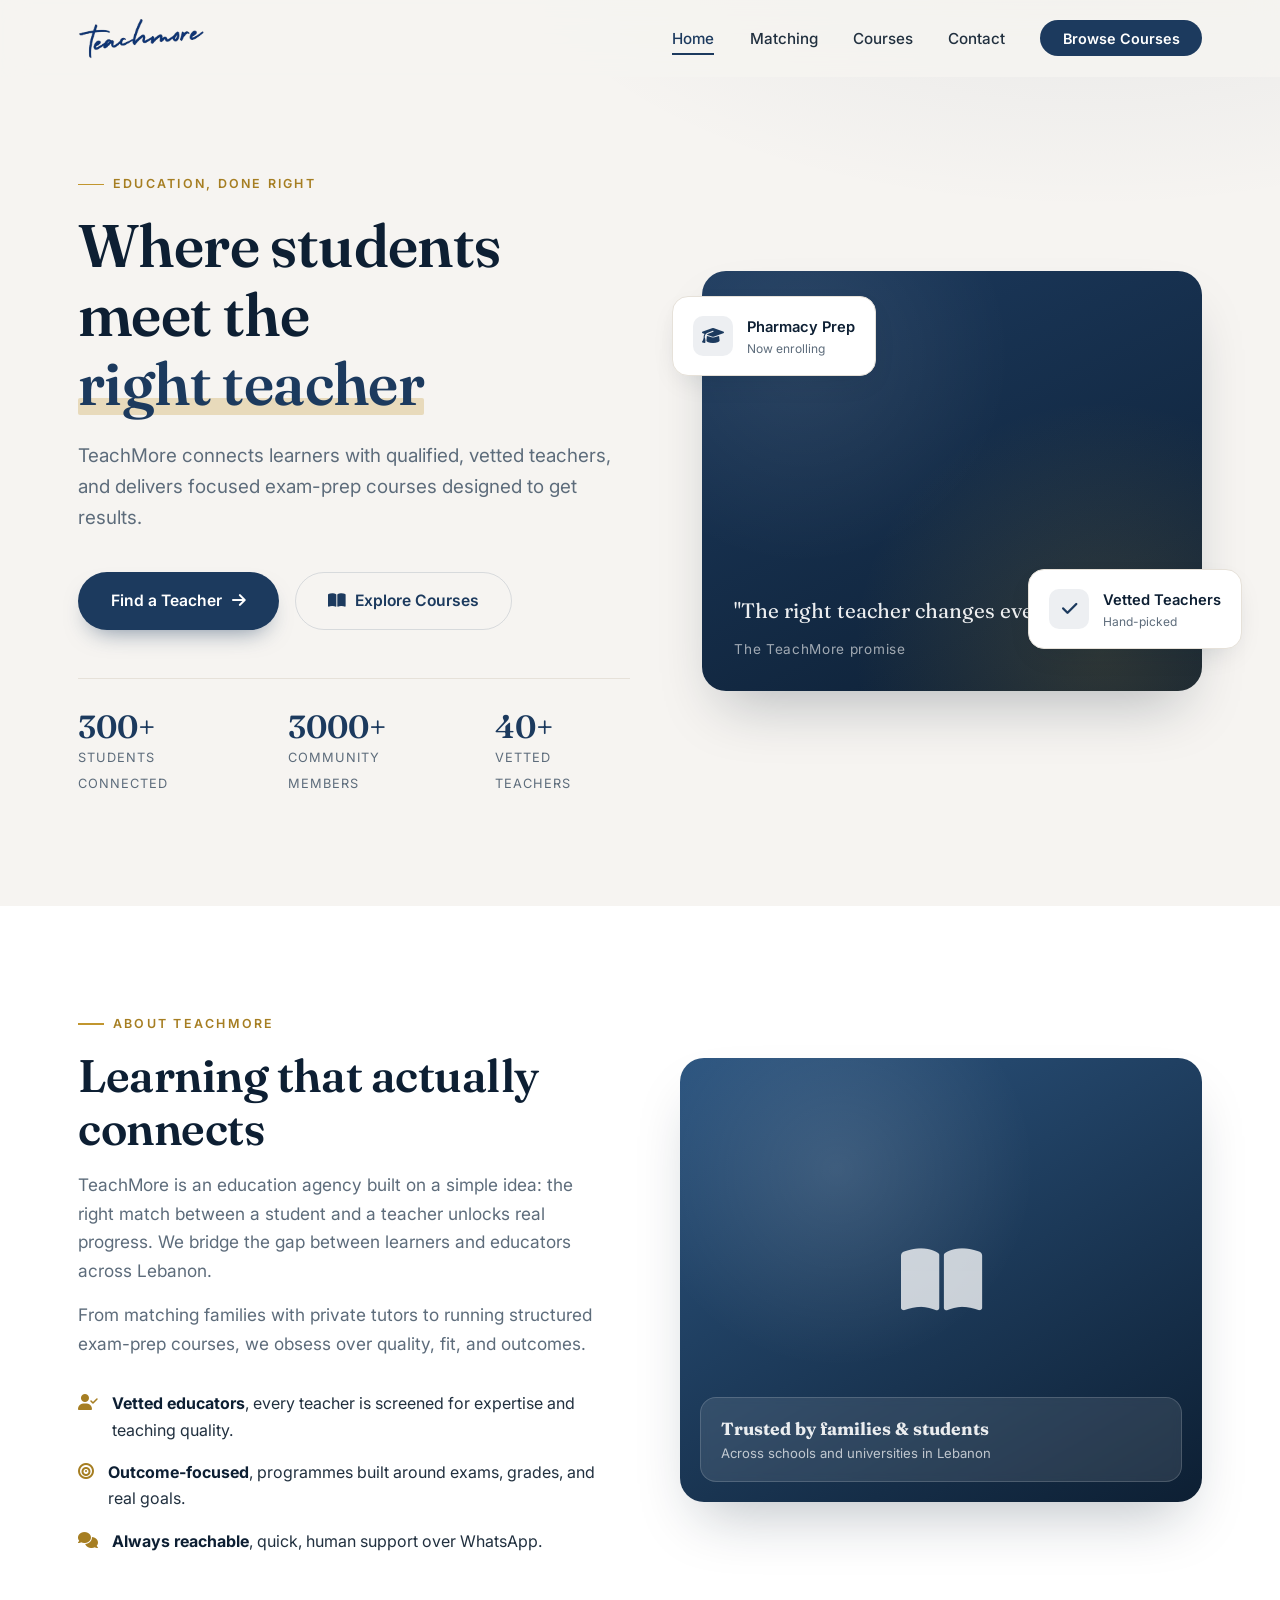
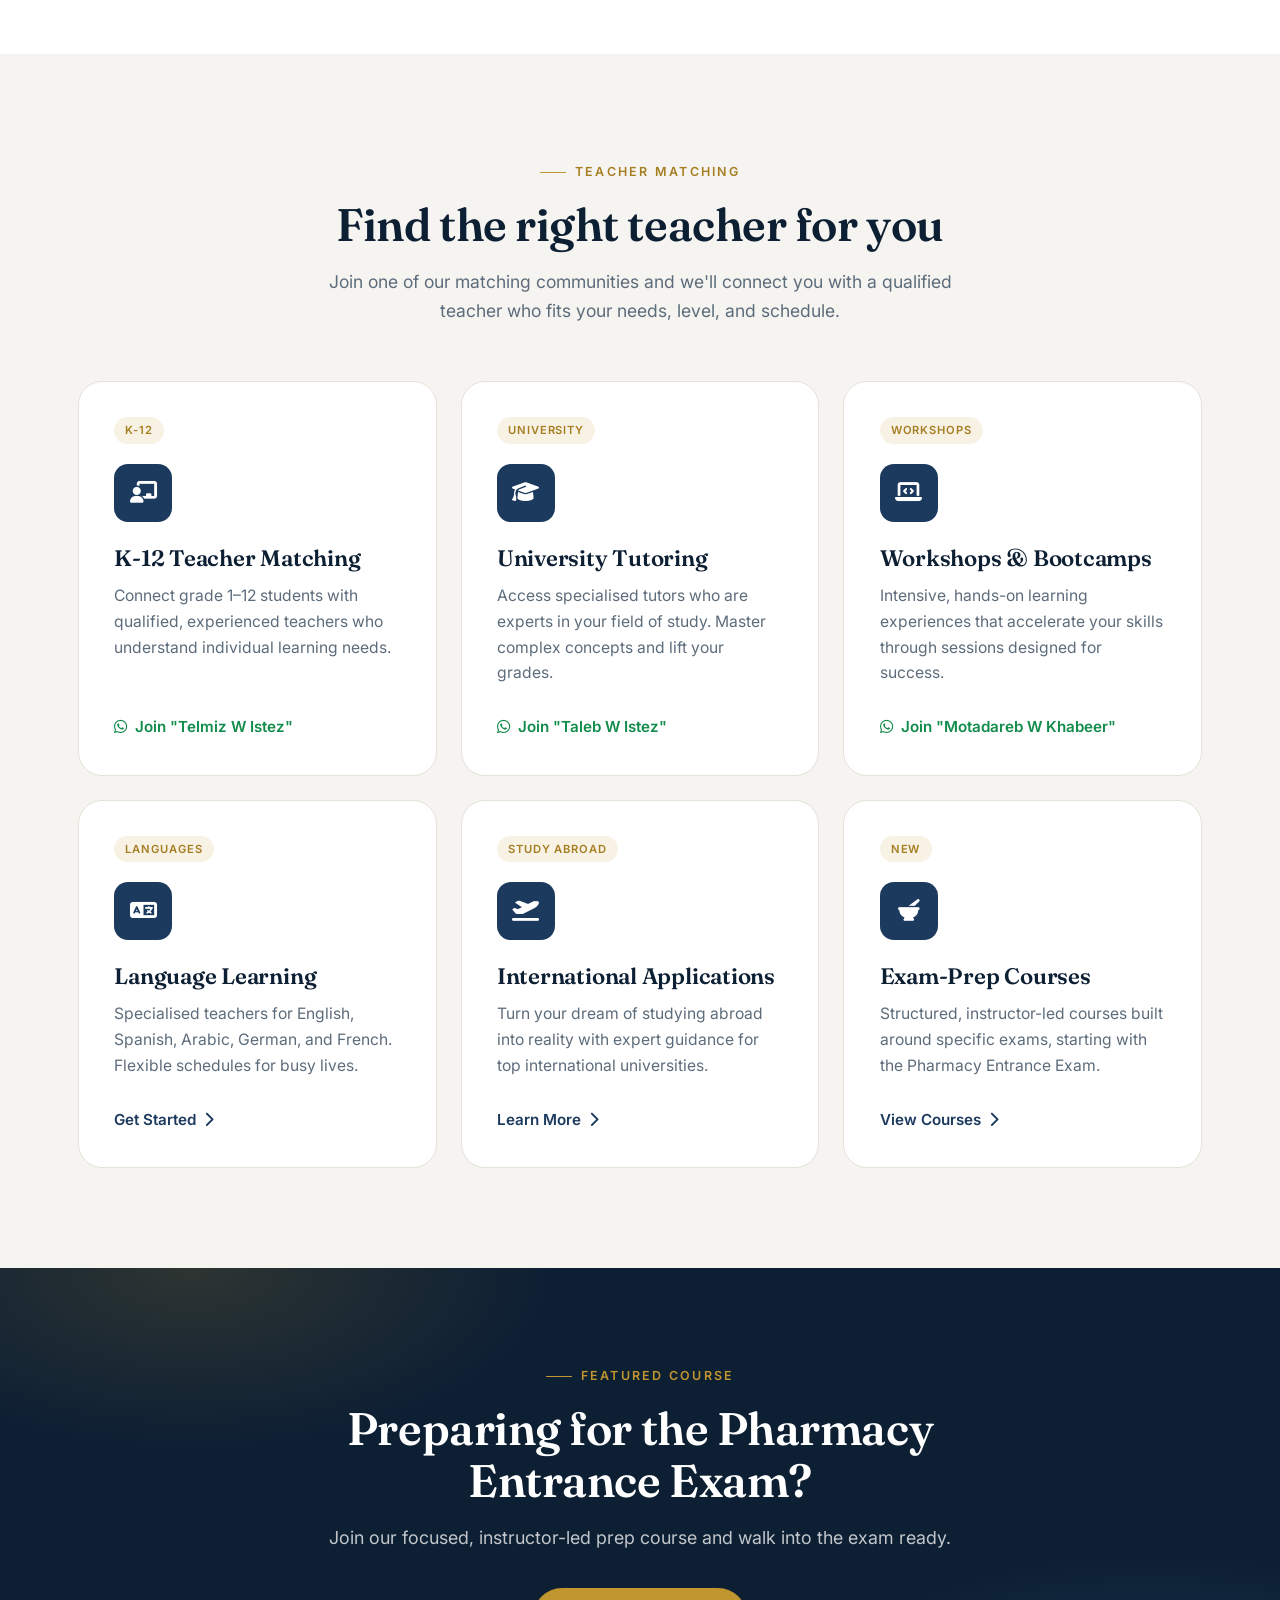
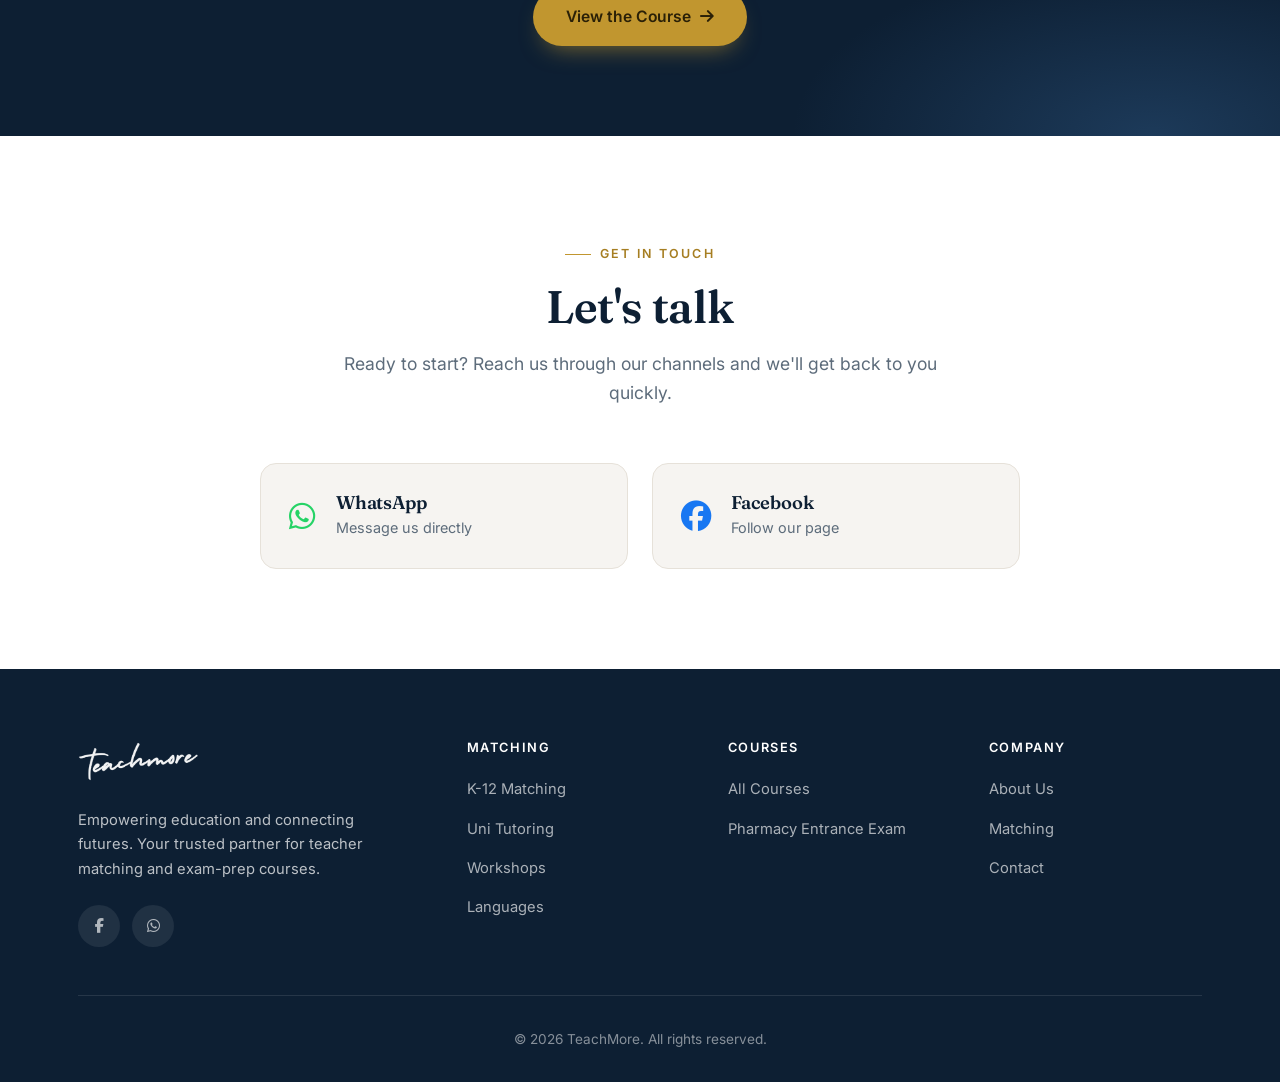
==== index.html @ fb242a15 "first commit" ====
<!DOCTYPE html>
<html lang="en">

<head>
    <meta charset="UTF-8">
    <meta name="viewport" content="width=device-width, initial-scale=1.0">

    <title>TeachMore, Teacher Matching & Exam Prep Courses in Lebanon</title>
    <meta name="title" content="TeachMore, Teacher Matching & Exam Prep Courses in Lebanon">
    <meta name="description"
        content="TeachMore connects students with qualified teachers and offers focused exam-prep courses, including the Pharmacy Entrance Exam. Find your teacher or enrol in a course today.">
    <meta name="keywords"
        content="teacher matching, tutoring Lebanon, pharmacy entrance exam, exam prep, K-12 tutoring, university tutoring, TeachMore">
    <meta name="author" content="TeachMore">
    <meta name="robots" content="index, follow">

    <!-- Open Graph -->
    <meta property="og:type" content="website">
    <meta property="og:url" content="https://teachmorelb.github.io/">
    <meta property="og:title" content="TeachMore, Teacher Matching & Exam Prep Courses">
    <meta property="og:description"
        content="Connecting students with qualified teachers and focused exam-prep courses across Lebanon.">
    <meta property="og:image" content="https://teachmorelb.github.io/assets/logo.png">
    <meta property="og:site_name" content="TeachMore">

    <link rel="canonical" href="https://teachmorelb.github.io/">
    <link rel="icon" type="image/png" href="assets/favicon.png">

    <!-- Fonts -->
    <link rel="preconnect" href="https://fonts.googleapis.com">
    <link rel="preconnect" href="https://fonts.gstatic.com" crossorigin>
    <link rel="stylesheet" href="style.css">
    <link
        href="https://fonts.googleapis.com/css2?family=Fraunces:opsz,wght@9..144,500;9..144,600;9..144,700&family=Inter:wght@300;400;500;600;700&display=swap"
        rel="stylesheet">

    <!-- Icons -->
    <link rel="stylesheet" href="https://cdnjs.cloudflare.com/ajax/libs/font-awesome/6.4.0/css/all.min.css"
        crossorigin="anonymous" referrerpolicy="no-referrer">
</head>

<body>
    <!-- Navigation -->
    <nav class="navbar">
        <div class="nav-container">
            <a href="index.html" class="nav-logo"><img src="assets/logo.png" alt="TeachMore"></a>
            <ul class="nav-menu">
                <li><a href="index.html" class="active">Home</a></li>
                <li><a href="index.html#matching">Matching</a></li>
                <li><a href="courses.html">Courses</a></li>
                <li><a href="index.html#contact">Contact</a></li>
                <li><a href="courses.html" class="nav-cta">Browse Courses</a></li>
            </ul>
            <button class="hamburger" aria-label="Menu">
                <span></span><span></span><span></span>
            </button>
        </div>
    </nav>

    <!-- Hero -->
    <header class="hero">
        <div class="container hero-grid">
            <div class="hero-text fade-up">
                <span class="eyebrow">Education, done right</span>
                <h1 class="hero-title">Where students meet the <span class="u">right teacher</span></h1>
                <p class="hero-subtitle">TeachMore connects learners with qualified, vetted teachers, and delivers
                    focused exam-prep courses designed to get results.</p>
                <div class="hero-buttons">
                    <a href="#matching" class="btn btn-primary">Find a Teacher <i class="fas fa-arrow-right"></i></a>
                    <a href="courses.html" class="btn btn-secondary"><i class="fas fa-book-open"></i> Explore Courses</a>
                </div>
                <div class="hero-trust">
                    <div>
                        <span class="num" data-target="300">0+</span>
                        <span class="lbl">Students Connected</span>
                    </div>
                    <div>
                        <span class="num" data-target="3000">0+</span>
                        <span class="lbl">Community Members</span>
                    </div>
                    <div>
                        <span class="num" data-target="40">0+</span>
                        <span class="lbl">Vetted Teachers</span>
                    </div>
                </div>
            </div>
            <div class="hero-visual fade-up">
                <div class="hero-panel">
                    <p class="quote">"The right teacher changes everything."
                        <span>The TeachMore promise</span>
                    </p>
                </div>
                <div class="floating-card fc-1">
                    <i class="fas fa-graduation-cap"></i>
                    <div><b>Pharmacy Prep</b><small>Now enrolling</small></div>
                </div>
                <div class="floating-card fc-2">
                    <i class="fas fa-check"></i>
                    <div><b>Vetted Teachers</b><small>Hand-picked</small></div>
                </div>
            </div>
        </div>
    </header>

    <!-- About -->
    <section id="about" class="about">
        <div class="container about-grid">
            <div class="about-text fade-up">
                <span class="eyebrow">About TeachMore</span>
                <h2>Learning that actually connects</h2>
                <p>TeachMore is an education agency built on a simple idea: the right match between a student and a
                    teacher unlocks real progress. We bridge the gap between learners and educators across Lebanon.</p>
                <p>From matching families with private tutors to running structured exam-prep courses, we obsess over
                    quality, fit, and outcomes.</p>
                <div class="about-values">
                    <div class="v"><i class="fas fa-user-check"></i>
                        <div><b>Vetted educators</b>, every teacher is screened for expertise and teaching quality.</div>
                    </div>
                    <div class="v"><i class="fas fa-bullseye"></i>
                        <div><b>Outcome-focused</b>, programmes built around exams, grades, and real goals.</div>
                    </div>
                    <div class="v"><i class="fas fa-comments"></i>
                        <div><b>Always reachable</b>, quick, human support over WhatsApp.</div>
                    </div>
                </div>
            </div>
            <div class="about-image fade-up">
                <i class="fas fa-book-open"></i>
                <div class="ph-badge">
                    <b>Trusted by families & students</b>
                    <span>Across schools and universities in Lebanon</span>
                </div>
            </div>
        </div>
    </section>

    <!-- Matching Services -->
    <section id="matching" class="services">
        <div class="container">
            <div class="section-head fade-up">
                <span class="eyebrow">Teacher Matching</span>
                <h2>Find the right teacher for you</h2>
                <p>Join one of our matching communities and we'll connect you with a qualified teacher who fits your
                    needs, level, and schedule.</p>
            </div>

            <div class="services-grid">
                <div class="service-item fade-up">
                    <span class="tag">K-12</span>
                    <div class="service-icon"><i class="fas fa-chalkboard-user"></i></div>
                    <h3>K-12 Teacher Matching</h3>
                    <p>Connect grade 1–12 students with qualified, experienced teachers who understand individual
                        learning needs.</p>
                    <a href="https://chat.whatsapp.com/KwsKKcNXwqX7M5Out2ARgs" target="_blank" rel="noopener"
                        class="service-link whatsapp">
                        <i class="fab fa-whatsapp"></i> Join "Telmiz W Istez"
                    </a>
                </div>

                <div class="service-item fade-up">
                    <span class="tag">University</span>
                    <div class="service-icon"><i class="fas fa-graduation-cap"></i></div>
                    <h3>University Tutoring</h3>
                    <p>Access specialised tutors who are experts in your field of study. Master complex concepts and
                        lift your grades.</p>
                    <a href="https://chat.whatsapp.com/IwwgOROMS3v5KWUKy29mbH" target="_blank" rel="noopener"
                        class="service-link whatsapp">
                        <i class="fab fa-whatsapp"></i> Join "Taleb W Istez"
                    </a>
                </div>

                <div class="service-item fade-up">
                    <span class="tag">Workshops</span>
                    <div class="service-icon"><i class="fas fa-laptop-code"></i></div>
                    <h3>Workshops & Bootcamps</h3>
                    <p>Intensive, hands-on learning experiences that accelerate your skills through sessions designed for
                        success.</p>
                    <a href="https://chat.whatsapp.com/Fd8hXQdgwLoE1ZRHeR8HTT" target="_blank" rel="noopener"
                        class="service-link whatsapp">
                        <i class="fab fa-whatsapp"></i> Join "Motadareb W Khabeer"
                    </a>
                </div>

                <div class="service-item fade-up">
                    <span class="tag">Languages</span>
                    <div class="service-icon"><i class="fas fa-language"></i></div>
                    <h3>Language Learning</h3>
                    <p>Specialised teachers for English, Spanish, Arabic, German, and French. Flexible schedules for busy
                        lives.</p>
                    <a href="#contact" class="service-link">Get Started <i class="fas fa-chevron-right"></i></a>
                </div>

                <div class="service-item fade-up">
                    <span class="tag">Study Abroad</span>
                    <div class="service-icon"><i class="fas fa-plane-departure"></i></div>
                    <h3>International Applications</h3>
                    <p>Turn your dream of studying abroad into reality with expert guidance for top international
                        universities.</p>
                    <a href="#contact" class="service-link">Learn More <i class="fas fa-chevron-right"></i></a>
                </div>

                <div class="service-item fade-up">
                    <span class="tag">New</span>
                    <div class="service-icon"><i class="fas fa-mortar-pestle"></i></div>
                    <h3>Exam-Prep Courses</h3>
                    <p>Structured, instructor-led courses built around specific exams, starting with the Pharmacy
                        Entrance Exam.</p>
                    <a href="courses.html" class="service-link">View Courses <i class="fas fa-chevron-right"></i></a>
                </div>
            </div>
        </div>
    </section>

    <!-- CTA band -->
    <section class="cta-band">
        <div class="container cta-inner fade-up">
            <span class="eyebrow" style="color: var(--accent); justify-content:center;">Featured Course</span>
            <h2>Preparing for the Pharmacy Entrance Exam?</h2>
            <p>Join our focused, instructor-led prep course and walk into the exam ready.</p>
            <a href="pharmacy-entrance-exam.html" class="btn btn-accent">View the Course <i class="fas fa-arrow-right"></i></a>
        </div>
    </section>

    <!-- Contact -->
    <section id="contact" class="contact">
        <div class="container">
            <div class="section-head fade-up">
                <span class="eyebrow">Get in touch</span>
                <h2>Let's talk</h2>
                <p>Ready to start? Reach us through our channels and we'll get back to you quickly.</p>
            </div>
            <div class="contact-links fade-up">
                <a href="https://wa.me/96171277970" target="_blank" rel="noopener" class="contact-link whatsapp-link">
                    <i class="fab fa-whatsapp"></i>
                    <div>
                        <h3>WhatsApp</h3>
                        <p>Message us directly</p>
                    </div>
                </a>
                <a href="https://www.facebook.com/profile.php?id=61578971036355" target="_blank" rel="noopener"
                    class="contact-link facebook-link">
                    <i class="fab fa-facebook"></i>
                    <div>
                        <h3>Facebook</h3>
                        <p>Follow our page</p>
                    </div>
                </a>
            </div>
        </div>
    </section>

    <!-- Footer -->
    <footer class="footer">
        <div class="container">
            <div class="footer-content">
                <div class="footer-brand footer-section">
                    <img src="assets/logo.png" alt="TeachMore">
                    <p class="footer-description">Empowering education and connecting futures. Your trusted partner for
                        teacher matching and exam-prep courses.</p>
                    <div class="social-links">
                        <a href="https://www.facebook.com/profile.php?id=61578971036355" target="_blank" rel="noopener"
                            aria-label="Facebook"><i class="fab fa-facebook-f"></i></a>
                        <a href="https://wa.me/96171277970" target="_blank" rel="noopener" aria-label="WhatsApp"><i
                                class="fab fa-whatsapp"></i></a>
                    </div>
                </div>
                <div class="footer-section">
                    <h4>Matching</h4>
                    <ul>
                        <li><a href="https://chat.whatsapp.com/KwsKKcNXwqX7M5Out2ARgs" target="_blank" rel="noopener">K-12 Matching</a></li>
                        <li><a href="https://chat.whatsapp.com/IwwgOROMS3v5KWUKy29mbH" target="_blank" rel="noopener">Uni Tutoring</a></li>
                        <li><a href="https://chat.whatsapp.com/Fd8hXQdgwLoE1ZRHeR8HTT" target="_blank" rel="noopener">Workshops</a></li>
                        <li><a href="index.html#contact">Languages</a></li>
                    </ul>
                </div>
                <div class="footer-section">
                    <h4>Courses</h4>
                    <ul>
                        <li><a href="courses.html">All Courses</a></li>
                        <li><a href="pharmacy-entrance-exam.html">Pharmacy Entrance Exam</a></li>
                    </ul>
                </div>
                <div class="footer-section">
                    <h4>Company</h4>
                    <ul>
                        <li><a href="index.html#about">About Us</a></li>
                        <li><a href="index.html#matching">Matching</a></li>
                        <li><a href="index.html#contact">Contact</a></li>
                    </ul>
                </div>
            </div>
            <div class="footer-bottom">
                <p>&copy; 2026 TeachMore. All rights reserved.</p>
            </div>
        </div>
    </footer>

    <script src="script.js"></script>
</body>

</html>
---- style.css ----
/* ==========================================================================
   TeachMore — Design System
   Palette: Ink Blue (logo) + Warm Cream (#f6f4f1)
   Type: Fraunces (serif display) + Inter (sans body)
   ========================================================================== */

:root {
    /* Brand — Ink Blue */
    --ink: #1c3a5e;
    --ink-dark: #142c48;
    --ink-deep: #0d1f33;
    --ink-mid: #2c5580;
    --ink-soft: rgba(28, 58, 94, 0.08);
    --ink-line: rgba(28, 58, 94, 0.14);

    /* Accent — Muted Brass (used sparingly for a mature feel) */
    --accent: #c1962f;
    --accent-dark: #a67e22;

    /* Neutrals */
    --cream: #f6f4f1;
    --cream-2: #efece7;
    --white: #ffffff;
    --text: #21303f;
    --text-muted: #5d6c7b;
    --border: #e6e1d9;

    /* Radius */
    --radius-sm: 10px;
    --radius-md: 16px;
    --radius-lg: 24px;
    --radius-full: 9999px;

    /* Shadow */
    --shadow-sm: 0 1px 2px rgba(13, 31, 51, 0.06);
    --shadow-md: 0 10px 30px -12px rgba(13, 31, 51, 0.18);
    --shadow-lg: 0 30px 60px -20px rgba(13, 31, 51, 0.28);

    --transition: all 0.3s cubic-bezier(0.4, 0, 0.2, 1);
    --header-h: 76px;
}

* {
    margin: 0;
    padding: 0;
    box-sizing: border-box;
}

html {
    scroll-behavior: smooth;
    scroll-padding-top: var(--header-h);
}

body {
    font-family: 'Inter', system-ui, -apple-system, sans-serif;
    line-height: 1.65;
    color: var(--text);
    background: var(--cream);
    overflow-x: hidden;
    -webkit-font-smoothing: antialiased;
}

.container {
    max-width: 1180px;
    margin: 0 auto;
    padding: 0 28px;
}

/* Typography */
h1, h2, h3, h4 {
    font-family: 'Fraunces', 'Times New Roman', serif;
    color: var(--ink-deep);
    font-weight: 600;
    line-height: 1.15;
    letter-spacing: -0.01em;
}

h1 { font-size: clamp(2.4rem, 5vw, 3.75rem); }
h2 { font-size: clamp(1.9rem, 3.6vw, 2.85rem); }
h3 { font-size: 1.4rem; }

a { color: inherit; }

.eyebrow {
    display: inline-flex;
    align-items: center;
    gap: 0.55rem;
    font-family: 'Inter', sans-serif;
    font-size: 0.78rem;
    font-weight: 600;
    letter-spacing: 0.18em;
    text-transform: uppercase;
    color: var(--accent-dark);
    margin-bottom: 1rem;
}
.eyebrow::before {
    content: '';
    width: 26px;
    height: 1.5px;
    background: var(--accent);
}

.section-head {
    max-width: 640px;
    margin: 0 auto 3.5rem;
    text-align: center;
}
.section-head .eyebrow { justify-content: center; }
.section-head p {
    color: var(--text-muted);
    font-size: 1.1rem;
    margin-top: 1rem;
}

/* ============================ Buttons ============================ */
.btn {
    padding: 0.95rem 2rem;
    border-radius: var(--radius-full);
    text-decoration: none;
    font-weight: 600;
    font-size: 0.98rem;
    transition: var(--transition);
    display: inline-flex;
    align-items: center;
    gap: 0.6rem;
    cursor: pointer;
    border: 1.5px solid transparent;
    font-family: 'Inter', sans-serif;
}
.btn-primary {
    background: var(--ink);
    color: var(--white);
    box-shadow: 0 12px 24px -12px rgba(28, 58, 94, 0.6);
}
.btn-primary:hover {
    background: var(--ink-dark);
    transform: translateY(-2px);
    box-shadow: 0 18px 30px -12px rgba(28, 58, 94, 0.65);
}
.btn-secondary {
    background: transparent;
    color: var(--ink);
    border-color: var(--ink-line);
}
.btn-secondary:hover {
    border-color: var(--ink);
    background: var(--ink-soft);
    transform: translateY(-2px);
}
.btn-accent {
    background: var(--accent);
    color: #2a2007;
    box-shadow: 0 12px 24px -12px rgba(193, 150, 47, 0.7);
}
.btn-accent:hover {
    background: var(--accent-dark);
    color: var(--white);
    transform: translateY(-2px);
}

/* ============================ Navbar ============================ */
.navbar {
    position: fixed;
    top: 0;
    width: 100%;
    background: rgba(246, 244, 241, 0.82);
    backdrop-filter: blur(14px);
    -webkit-backdrop-filter: blur(14px);
    border-bottom: 1px solid transparent;
    z-index: 1000;
    transition: var(--transition);
}
.navbar.scrolled {
    background: rgba(246, 244, 241, 0.95);
    border-bottom-color: var(--border);
    box-shadow: var(--shadow-sm);
}
.nav-container {
    max-width: 1180px;
    margin: 0 auto;
    padding: 0 28px;
    height: var(--header-h);
    display: flex;
    justify-content: space-between;
    align-items: center;
}
.nav-logo img {
    height: 42px;
    width: auto;
    display: block;
}
.nav-menu {
    display: flex;
    list-style: none;
    gap: 2.2rem;
    align-items: center;
}
.nav-menu > li > a {
    text-decoration: none;
    color: var(--text);
    font-weight: 500;
    font-size: 0.95rem;
    position: relative;
    transition: var(--transition);
    padding: 0.3rem 0;
}
.nav-menu > li > a::after {
    content: '';
    position: absolute;
    bottom: -2px;
    left: 0;
    width: 0;
    height: 2px;
    background: var(--ink);
    transition: var(--transition);
}
.nav-menu > li > a:hover,
.nav-menu > li > a.active {
    color: var(--ink);
}
.nav-menu > li > a:hover::after,
.nav-menu > li > a.active::after {
    width: 100%;
}
.nav-menu .nav-cta {
    padding: 0.6rem 1.4rem;
    background: var(--ink);
    color: var(--white);
    border-radius: var(--radius-full);
    text-decoration: none;
    font-weight: 600;
    font-size: 0.9rem;
    transition: var(--transition);
}
.nav-menu .nav-cta:hover {
    background: var(--ink-dark);
    transform: translateY(-1px);
}
.nav-menu .nav-cta::after { display: none; }

.hamburger {
    display: none;
    cursor: pointer;
    z-index: 1001;
    background: none;
    border: none;
    padding: 4px;
}
.hamburger span {
    display: block;
    width: 26px;
    height: 2px;
    background: var(--ink-deep);
    margin: 6px 0;
    transition: var(--transition);
    border-radius: 2px;
}

/* ============================ Hero ============================ */
.hero {
    padding: calc(var(--header-h) + 90px) 0 110px;
    background:
        radial-gradient(1000px 500px at 85% -10%, rgba(28, 58, 94, 0.08), transparent 60%),
        var(--cream);
    position: relative;
    overflow: hidden;
}
.hero-grid {
    display: grid;
    grid-template-columns: 1.05fr 0.95fr;
    gap: 4.5rem;
    align-items: center;
}
.hero-title { margin-bottom: 1.4rem; }
.hero-title .u {
    position: relative;
    color: var(--ink);
    white-space: nowrap;
}
.hero-title .u::after {
    content: '';
    position: absolute;
    left: 0;
    bottom: 0.08em;
    width: 100%;
    height: 0.28em;
    background: rgba(193, 150, 47, 0.28);
    z-index: -1;
    border-radius: 2px;
}
.hero-subtitle {
    font-size: 1.18rem;
    color: var(--text-muted);
    margin-bottom: 2.4rem;
    max-width: 540px;
}
.hero-buttons {
    display: flex;
    gap: 1rem;
    flex-wrap: wrap;
}
.hero-trust {
    display: flex;
    gap: 2.5rem;
    margin-top: 3rem;
    padding-top: 2rem;
    border-top: 1px solid var(--border);
}
.hero-trust .num {
    font-family: 'Fraunces', serif;
    font-size: 2rem;
    font-weight: 600;
    color: var(--ink);
    display: block;
    line-height: 1;
}
.hero-trust .lbl {
    font-size: 0.8rem;
    color: var(--text-muted);
    text-transform: uppercase;
    letter-spacing: 0.08em;
}

/* Hero visual — layered cards */
.hero-visual { position: relative; min-height: 420px; }
.hero-panel {
    position: absolute;
    inset: 0;
    background: linear-gradient(155deg, var(--ink) 0%, var(--ink-deep) 100%);
    border-radius: var(--radius-lg);
    box-shadow: var(--shadow-lg);
    overflow: hidden;
}
.hero-panel::before {
    content: '';
    position: absolute;
    inset: 0;
    background-image:
        radial-gradient(circle at 20% 20%, rgba(255, 255, 255, 0.08) 0, transparent 40%),
        radial-gradient(circle at 80% 90%, rgba(193, 150, 47, 0.18) 0, transparent 45%);
}
.hero-panel .quote {
    position: absolute;
    left: 32px;
    right: 32px;
    bottom: 32px;
    color: rgba(255, 255, 255, 0.92);
    font-family: 'Fraunces', serif;
    font-size: 1.3rem;
    line-height: 1.4;
}
.hero-panel .quote span {
    display: block;
    margin-top: 0.9rem;
    font-family: 'Inter', sans-serif;
    font-size: 0.85rem;
    color: rgba(255, 255, 255, 0.6);
    letter-spacing: 0.05em;
}
.floating-card {
    position: absolute;
    background: var(--white);
    border: 1px solid var(--border);
    border-radius: var(--radius-md);
    padding: 1rem 1.25rem;
    display: flex;
    align-items: center;
    gap: 0.85rem;
    box-shadow: var(--shadow-md);
    animation: float 6s ease-in-out infinite;
}
.floating-card i {
    width: 40px; height: 40px;
    display: grid; place-items: center;
    border-radius: 10px;
    background: var(--ink-soft);
    color: var(--ink);
    font-size: 1.1rem;
}
.floating-card b { font-size: 0.92rem; color: var(--ink-deep); font-weight: 600; }
.floating-card small { display: block; color: var(--text-muted); font-size: 0.75rem; }
.fc-1 { top: 6%; left: -6%; animation-delay: 0s; }
.fc-2 { bottom: 10%; right: -8%; animation-delay: 2.5s; }

@keyframes float {
    0%, 100% { transform: translateY(0); }
    50% { transform: translateY(-16px); }
}

/* ============================ About ============================ */
.about {
    padding: 100px 0;
    background: var(--white);
}
.about-grid {
    display: grid;
    grid-template-columns: 1fr 1fr;
    gap: 5rem;
    align-items: center;
}
.about p {
    color: var(--text-muted);
    font-size: 1.08rem;
    margin: 1rem 0;
}
.about-image {
    aspect-ratio: 4 / 3.4;
    border-radius: var(--radius-lg);
    background:
        radial-gradient(circle at 30% 25%, rgba(255, 255, 255, 0.12), transparent 40%),
        linear-gradient(150deg, var(--ink-mid), var(--ink-deep));
    box-shadow: var(--shadow-lg);
    display: grid;
    place-items: center;
    color: rgba(255, 255, 255, 0.9);
    position: relative;
    overflow: hidden;
}
.about-image .ph-badge {
    position: absolute;
    bottom: 20px; left: 20px; right: 20px;
    background: rgba(255, 255, 255, 0.1);
    backdrop-filter: blur(4px);
    border: 1px solid rgba(255, 255, 255, 0.16);
    border-radius: var(--radius-md);
    padding: 1rem 1.25rem;
    text-align: left;
}
.about-image .ph-badge b { font-family: 'Fraunces', serif; font-size: 1.1rem; }
.about-image .ph-badge span { display: block; font-size: 0.82rem; color: rgba(255,255,255,0.7); }
.about-image > i { font-size: 4.5rem; opacity: 0.85; }

.about-values {
    display: flex;
    flex-direction: column;
    gap: 1rem;
    margin-top: 2rem;
}
.about-values .v {
    display: flex;
    gap: 0.9rem;
    align-items: flex-start;
}
.about-values .v i { color: var(--accent-dark); margin-top: 4px; }
.about-values .v b { color: var(--ink-deep); }

/* ============================ Services (Matching) ============================ */
.services {
    padding: 100px 0;
    background: var(--cream);
}
.services-grid {
    display: grid;
    grid-template-columns: repeat(auto-fill, minmax(300px, 1fr));
    gap: 1.5rem;
}
.service-item {
    background: var(--white);
    border: 1px solid var(--border);
    border-radius: var(--radius-lg);
    padding: 2.2rem;
    transition: var(--transition);
    display: flex;
    flex-direction: column;
}
.service-item:hover {
    transform: translateY(-6px);
    box-shadow: var(--shadow-lg);
    border-color: var(--ink-line);
}
.service-icon {
    width: 58px;
    height: 58px;
    border-radius: 14px;
    background: var(--ink);
    color: var(--white);
    display: grid;
    place-items: center;
    font-size: 1.35rem;
    margin-bottom: 1.5rem;
}
.service-item h3 { color: var(--ink-deep); margin-bottom: 0.7rem; }
.service-item p {
    color: var(--text-muted);
    font-size: 0.98rem;
    margin-bottom: 1.75rem;
    flex-grow: 1;
}
.service-link {
    color: var(--ink);
    text-decoration: none;
    font-weight: 600;
    font-size: 0.95rem;
    display: inline-flex;
    align-items: center;
    gap: 0.5rem;
    transition: var(--transition);
}
.service-link.whatsapp { color: #128c4b; }
.service-link:hover { gap: 0.8rem; }
.service-item .tag {
    align-self: flex-start;
    font-size: 0.7rem;
    font-weight: 600;
    letter-spacing: 0.08em;
    text-transform: uppercase;
    color: var(--accent-dark);
    background: rgba(193, 150, 47, 0.12);
    padding: 0.25rem 0.7rem;
    border-radius: var(--radius-full);
    margin-bottom: 1.25rem;
}

/* ============================ CTA band ============================ */
.cta-band {
    padding: 90px 0;
    background: var(--ink-deep);
    position: relative;
    overflow: hidden;
}
.cta-band::before {
    content: '';
    position: absolute;
    inset: 0;
    background:
        radial-gradient(600px 300px at 15% 0%, rgba(193, 150, 47, 0.18), transparent 60%),
        radial-gradient(600px 300px at 90% 100%, rgba(44, 85, 128, 0.5), transparent 60%);
}
.cta-inner {
    position: relative;
    text-align: center;
    max-width: 680px;
    margin: 0 auto;
}
.cta-inner h2 { color: var(--white); margin-bottom: 1rem; }
.cta-inner p { color: rgba(255, 255, 255, 0.75); font-size: 1.12rem; margin-bottom: 2.2rem; }

/* ============================ Contact ============================ */
.contact {
    padding: 100px 0;
    background: var(--white);
}
.contact-links {
    display: grid;
    grid-template-columns: 1fr 1fr;
    gap: 1.5rem;
    max-width: 760px;
    margin: 0 auto;
}
.contact-link {
    background: var(--cream);
    padding: 1.75rem;
    border-radius: var(--radius-md);
    text-decoration: none;
    display: flex;
    align-items: center;
    gap: 1.25rem;
    transition: var(--transition);
    border: 1px solid var(--border);
}
.contact-link:hover {
    transform: translateY(-4px);
    box-shadow: var(--shadow-md);
    background: var(--white);
}
.contact-link i { font-size: 1.9rem; }
.contact-link.whatsapp-link i { color: #25d366; }
.contact-link.facebook-link i { color: #1877f2; }
.contact-link h3 { font-size: 1.15rem; margin-bottom: 0.15rem; }
.contact-link p { font-size: 0.9rem; color: var(--text-muted); }

/* ============================ Footer ============================ */
.footer {
    background: var(--ink-deep);
    color: rgba(255, 255, 255, 0.72);
    padding: 72px 0 32px;
}
.footer-content {
    display: grid;
    grid-template-columns: 1.6fr 1fr 1fr 1fr;
    gap: 3rem;
    margin-bottom: 3rem;
}
.footer-brand img {
    height: 40px;
    margin-bottom: 1.25rem;
    filter: brightness(0) invert(1);
    opacity: 0.95;
}
.footer-description { font-size: 0.92rem; margin-bottom: 1.5rem; max-width: 300px; }
.social-links { display: flex; gap: 0.75rem; }
.social-links a {
    width: 42px; height: 42px;
    border-radius: 50%;
    background: rgba(255, 255, 255, 0.08);
    color: var(--white);
    display: grid;
    place-items: center;
    text-decoration: none;
    transition: var(--transition);
}
.social-links a:hover { background: var(--accent); color: var(--ink-deep); transform: translateY(-3px); }
.footer-section h4 {
    font-family: 'Inter', sans-serif;
    font-size: 0.8rem;
    text-transform: uppercase;
    letter-spacing: 0.12em;
    margin-bottom: 1.25rem;
    color: var(--white);
}
.footer-section ul { list-style: none; }
.footer-section li { margin-bottom: 0.8rem; }
.footer-section a {
    text-decoration: none;
    color: rgba(255, 255, 255, 0.65);
    font-size: 0.92rem;
    transition: var(--transition);
}
.footer-section a:hover { color: var(--accent); }
.footer-bottom {
    padding-top: 2rem;
    border-top: 1px solid rgba(255, 255, 255, 0.1);
    text-align: center;
    font-size: 0.85rem;
    color: rgba(255, 255, 255, 0.5);
}

/* ============================ Sub-page hero ============================ */
.page-hero {
    padding: calc(var(--header-h) + 70px) 0 60px;
    background:
        radial-gradient(800px 400px at 90% -20%, rgba(28, 58, 94, 0.09), transparent 60%),
        var(--cream);
    text-align: center;
}
.page-hero p {
    color: var(--text-muted);
    font-size: 1.12rem;
    max-width: 620px;
    margin: 1rem auto 0;
}
.breadcrumb {
    font-size: 0.85rem;
    color: var(--text-muted);
    margin-bottom: 1.25rem;
}
.breadcrumb a { color: var(--ink); text-decoration: none; font-weight: 500; }
.breadcrumb a:hover { text-decoration: underline; }

/* ============================ Courses listing ============================ */
.courses-list { padding: 70px 0 100px; background: var(--cream); }
.courses-grid {
    display: grid;
    grid-template-columns: repeat(auto-fill, minmax(340px, 1fr));
    gap: 2rem;
}
.course-card {
    background: var(--white);
    border: 1px solid var(--border);
    border-radius: var(--radius-lg);
    overflow: hidden;
    transition: var(--transition);
    display: flex;
    flex-direction: column;
    text-decoration: none;
    color: inherit;
}
.course-card:hover {
    transform: translateY(-8px);
    box-shadow: var(--shadow-lg);
    border-color: var(--ink-line);
}
.course-card .thumb {
    aspect-ratio: 16 / 9;
    position: relative;
    background: linear-gradient(150deg, var(--ink-mid), var(--ink-deep));
    display: grid;
    place-items: center;
    color: rgba(255, 255, 255, 0.9);
    overflow: hidden;
}
.course-card .thumb::before {
    content: '';
    position: absolute;
    inset: 0;
    background:
        radial-gradient(circle at 25% 20%, rgba(255, 255, 255, 0.12), transparent 45%),
        radial-gradient(circle at 85% 90%, rgba(193, 150, 47, 0.22), transparent 45%);
}
.course-card .thumb i { font-size: 3.2rem; position: relative; opacity: 0.9; }
.course-card .thumb .pill {
    position: absolute;
    top: 14px; left: 14px;
    background: rgba(255, 255, 255, 0.95);
    color: var(--ink-deep);
    font-size: 0.72rem;
    font-weight: 700;
    letter-spacing: 0.05em;
    text-transform: uppercase;
    padding: 0.3rem 0.75rem;
    border-radius: var(--radius-full);
}
.course-card .body { padding: 1.75rem; display: flex; flex-direction: column; flex-grow: 1; }
.course-card .meta {
    display: flex;
    gap: 1.1rem;
    flex-wrap: wrap;
    font-size: 0.82rem;
    color: var(--text-muted);
    margin-bottom: 0.9rem;
}
.course-card .meta span { display: inline-flex; align-items: center; gap: 0.4rem; }
.course-card .meta i { color: var(--accent-dark); }
.course-card h3 { color: var(--ink-deep); margin-bottom: 0.6rem; }
.course-card p { color: var(--text-muted); font-size: 0.95rem; margin-bottom: 1.5rem; flex-grow: 1; }
.course-card .go {
    color: var(--ink);
    font-weight: 600;
    font-size: 0.95rem;
    display: inline-flex;
    align-items: center;
    gap: 0.5rem;
    transition: var(--transition);
}
.course-card:hover .go { gap: 0.8rem; }

.courses-empty {
    grid-column: 1 / -1;
    text-align: center;
    color: var(--text-muted);
    padding: 3rem;
    border: 1.5px dashed var(--border);
    border-radius: var(--radius-lg);
}

/* ============================ Course detail ============================ */
.course-hero { padding: calc(var(--header-h) + 60px) 0 80px; background: var(--cream); }
.course-hero-grid {
    display: grid;
    grid-template-columns: 1.05fr 0.95fr;
    gap: 4rem;
    align-items: center;
}
.course-badges { display: flex; gap: 0.6rem; flex-wrap: wrap; margin-bottom: 1.25rem; }
.course-badges .b {
    font-size: 0.76rem;
    font-weight: 600;
    letter-spacing: 0.04em;
    padding: 0.35rem 0.85rem;
    border-radius: var(--radius-full);
    background: var(--ink-soft);
    color: var(--ink);
}
.course-badges .b.accent { background: rgba(193, 150, 47, 0.14); color: var(--accent-dark); }
.course-hero h1 { margin-bottom: 1.1rem; }
.course-hero .lead { font-size: 1.15rem; color: var(--text-muted); margin-bottom: 1.75rem; }
.course-facts {
    display: grid;
    grid-template-columns: repeat(2, auto);
    gap: 1rem 2.5rem;
    margin: 1.75rem 0 2.25rem;
}
.course-facts .f { display: flex; align-items: center; gap: 0.7rem; font-size: 0.95rem; }
.course-facts .f i {
    width: 38px; height: 38px;
    display: grid; place-items: center;
    border-radius: 10px;
    background: var(--white);
    border: 1px solid var(--border);
    color: var(--ink);
}
.course-facts .f b { color: var(--ink-deep); display: block; font-size: 0.95rem; }
.course-facts .f small { color: var(--text-muted); }

.course-hero-media {
    aspect-ratio: 4 / 4.3;
    border-radius: var(--radius-lg);
    background:
        radial-gradient(circle at 25% 20%, rgba(255, 255, 255, 0.14), transparent 42%),
        linear-gradient(155deg, var(--ink-mid), var(--ink-deep));
    box-shadow: var(--shadow-lg);
    position: relative;
    display: grid;
    place-items: center;
    color: rgba(255, 255, 255, 0.92);
    overflow: hidden;
}
.course-hero-media > i { font-size: 5rem; opacity: 0.85; }
.course-hero-media .cap {
    position: absolute;
    bottom: 22px; left: 22px; right: 22px;
    background: rgba(255, 255, 255, 0.1);
    backdrop-filter: blur(4px);
    border: 1px solid rgba(255, 255, 255, 0.16);
    border-radius: var(--radius-md);
    padding: 0.9rem 1.15rem;
    font-size: 0.82rem;
    color: rgba(255, 255, 255, 0.85);
    text-align: left;
}

/* Section wrappers on course page */
.section { padding: 90px 0; }
.section.alt { background: var(--white); }
.section.cream { background: var(--cream); }
.section-title-left { max-width: 640px; margin-bottom: 2.5rem; }
.section-title-left p { color: var(--text-muted); font-size: 1.05rem; margin-top: 0.75rem; }

/* Overview / description */
.overview-grid { display: grid; grid-template-columns: 1.4fr 0.9fr; gap: 3.5rem; align-items: start; }
.overview-grid .prose p { color: var(--text-muted); font-size: 1.05rem; margin-bottom: 1.1rem; }
.outcomes {
    background: var(--cream);
    border: 1px solid var(--border);
    border-radius: var(--radius-lg);
    padding: 2rem;
}
.section.cream .outcomes { background: var(--white); }
.outcomes h4 { font-family: 'Inter', sans-serif; font-size: 0.82rem; letter-spacing: 0.1em; text-transform: uppercase; color: var(--accent-dark); margin-bottom: 1.25rem; }
.outcomes ul { list-style: none; }
.outcomes li {
    display: flex;
    gap: 0.75rem;
    align-items: flex-start;
    margin-bottom: 0.9rem;
    font-size: 0.98rem;
    color: var(--text);
}
.outcomes li i { color: var(--ink); margin-top: 4px; }

/* Curriculum accordion */
.curriculum { max-width: 820px; margin: 0 auto; }
.module {
    background: var(--white);
    border: 1px solid var(--border);
    border-radius: var(--radius-md);
    margin-bottom: 1rem;
    overflow: hidden;
    transition: var(--transition);
}
.section.alt .module { background: var(--cream); }
.module.open { box-shadow: var(--shadow-md); border-color: var(--ink-line); }
.module-head {
    display: flex;
    align-items: center;
    gap: 1.1rem;
    padding: 1.4rem 1.6rem;
    cursor: pointer;
    user-select: none;
}
.module-head .idx {
    width: 40px; height: 40px;
    flex-shrink: 0;
    border-radius: 10px;
    background: var(--ink);
    color: var(--white);
    display: grid;
    place-items: center;
    font-family: 'Fraunces', serif;
    font-weight: 600;
}
.module-head .t { flex-grow: 1; }
.module-head .t b { display: block; color: var(--ink-deep); font-size: 1.05rem; }
.module-head .t small { color: var(--text-muted); font-size: 0.85rem; }
.module-head .chev { color: var(--ink); transition: var(--transition); }
.module.open .chev { transform: rotate(180deg); }
.module-body {
    max-height: 0;
    overflow: hidden;
    transition: max-height 0.35s ease;
}
.module-body ul {
    list-style: none;
    padding: 0 1.6rem 1.5rem 5.1rem;
}
.module-body li {
    padding: 0.5rem 0;
    color: var(--text-muted);
    font-size: 0.97rem;
    border-top: 1px solid var(--border);
    display: flex;
    gap: 0.6rem;
    align-items: center;
}
.module-body li:first-child { border-top: none; }
.module-body li i { color: var(--accent-dark); font-size: 0.8rem; }

/* Instructor */
.instructor-card {
    display: grid;
    grid-template-columns: 260px 1fr;
    gap: 3rem;
    align-items: center;
    background: var(--white);
    border: 1px solid var(--border);
    border-radius: var(--radius-lg);
    padding: 2.5rem;
    box-shadow: var(--shadow-md);
}
.section.cream .instructor-card { background: var(--white); }
.instructor-photo {
    aspect-ratio: 1;
    border-radius: var(--radius-lg);
    background: linear-gradient(150deg, var(--ink-mid), var(--ink-deep));
    display: grid;
    place-items: center;
    color: var(--white);
    font-family: 'Fraunces', serif;
    font-size: 3.5rem;
    font-weight: 600;
    position: relative;
    overflow: hidden;
}
.instructor-photo i { font-size: 3.5rem; opacity: 0.9; }
.instructor-info h3 { color: var(--ink-deep); margin-bottom: 0.3rem; }
.instructor-info .role { color: var(--accent-dark); font-weight: 600; font-size: 0.95rem; margin-bottom: 1rem; }
.instructor-info p { color: var(--text-muted); margin-bottom: 1rem; }
.instructor-creds { display: flex; flex-wrap: wrap; gap: 0.6rem; }
.instructor-creds span {
    font-size: 0.82rem;
    background: var(--ink-soft);
    color: var(--ink);
    padding: 0.35rem 0.85rem;
    border-radius: var(--radius-full);
    display: inline-flex;
    align-items: center;
    gap: 0.4rem;
}

/* Testimonials */
.testimonials-grid {
    display: grid;
    grid-template-columns: repeat(auto-fill, minmax(320px, 1fr));
    gap: 1.5rem;
}
.testimonial {
    background: var(--white);
    border: 1px solid var(--border);
    border-radius: var(--radius-lg);
    padding: 2rem;
    display: flex;
    flex-direction: column;
}
.section.alt .testimonial { background: var(--cream); }
.testimonial .stars { color: var(--accent); margin-bottom: 1rem; font-size: 0.9rem; letter-spacing: 2px; }
.testimonial .quote { font-size: 1.02rem; color: var(--text); font-style: italic; margin-bottom: 1.5rem; flex-grow: 1; }
.testimonial .who { display: flex; align-items: center; gap: 0.85rem; }
.testimonial .avatar {
    width: 46px; height: 46px;
    border-radius: 50%;
    background: var(--ink);
    color: var(--white);
    display: grid;
    place-items: center;
    font-weight: 600;
    font-size: 1rem;
}
.testimonial .who b { display: block; color: var(--ink-deep); font-size: 0.95rem; }
.testimonial .who small { color: var(--text-muted); font-size: 0.83rem; }

/* Enroll form */
.enroll {
    padding: 90px 0;
    background: var(--ink-deep);
    position: relative;
    overflow: hidden;
}
.enroll::before {
    content: '';
    position: absolute;
    inset: 0;
    background:
        radial-gradient(700px 350px at 10% 0%, rgba(193, 150, 47, 0.16), transparent 60%),
        radial-gradient(700px 350px at 95% 100%, rgba(44, 85, 128, 0.55), transparent 60%);
}
.enroll-grid {
    position: relative;
    display: grid;
    grid-template-columns: 1fr 1.1fr;
    gap: 4rem;
    align-items: center;
}
.enroll-copy .eyebrow { color: var(--accent); }
.enroll-copy h2 { color: var(--white); margin-bottom: 1rem; }
.enroll-copy p { color: rgba(255, 255, 255, 0.75); font-size: 1.08rem; margin-bottom: 1.75rem; }
.enroll-copy .points { list-style: none; }
.enroll-copy .points li {
    display: flex;
    gap: 0.75rem;
    align-items: center;
    color: rgba(255, 255, 255, 0.88);
    margin-bottom: 0.85rem;
    font-size: 0.98rem;
}
.enroll-copy .points i { color: var(--accent); }

.form-card {
    background: var(--white);
    border-radius: var(--radius-lg);
    padding: 2.5rem;
    box-shadow: var(--shadow-lg);
}
.form-card h3 { color: var(--ink-deep); margin-bottom: 0.4rem; }
.form-card .sub { color: var(--text-muted); font-size: 0.92rem; margin-bottom: 1.75rem; }
.form-field { margin-bottom: 1.15rem; }
.form-field label {
    display: block;
    font-size: 0.85rem;
    font-weight: 600;
    color: var(--ink-deep);
    margin-bottom: 0.5rem;
}
.form-field label .req { color: var(--accent-dark); }
.form-field input,
.form-field textarea,
.form-field select {
    width: 100%;
    padding: 0.85rem 1rem;
    border: 1.5px solid var(--border);
    border-radius: var(--radius-sm);
    font-family: 'Inter', sans-serif;
    font-size: 0.97rem;
    color: var(--text);
    background: var(--cream);
    transition: var(--transition);
}
.form-field input:focus,
.form-field textarea:focus,
.form-field select:focus {
    outline: none;
    border-color: var(--ink);
    background: var(--white);
    box-shadow: 0 0 0 4px var(--ink-soft);
}
.form-field textarea { resize: vertical; min-height: 96px; }
.form-row { display: grid; grid-template-columns: 1fr 1fr; gap: 1.15rem; }
.form-card .btn { width: 100%; justify-content: center; margin-top: 0.5rem; }
.form-note { font-size: 0.8rem; color: var(--text-muted); text-align: center; margin-top: 1rem; }

/* ============================ Animations ============================ */
.fade-up {
    opacity: 0;
    transform: translateY(28px);
    transition: opacity 0.7s ease, transform 0.7s ease;
}
.fade-up.visible { opacity: 1; transform: translateY(0); }

/* ============================ Responsive ============================ */
@media (max-width: 1024px) {
    .hero-grid, .about-grid, .overview-grid,
    .course-hero-grid, .enroll-grid { gap: 3rem; }
    .instructor-card { grid-template-columns: 200px 1fr; gap: 2rem; }
}

@media (max-width: 860px) {
    .nav-menu {
        position: fixed;
        top: 0; right: 0;
        width: min(78%, 320px);
        height: 100vh;
        background: var(--white);
        flex-direction: column;
        justify-content: center;
        gap: 1.75rem;
        transform: translateX(100%);
        transition: transform 0.4s cubic-bezier(0.4, 0, 0.2, 1);
        box-shadow: -20px 0 40px rgba(13, 31, 51, 0.15);
        padding: 2rem;
    }
    .nav-menu.active { transform: translateX(0); }
    .nav-menu > li > a { font-size: 1.1rem; }
    .hamburger { display: block; }
    .hamburger.active span:nth-child(1) { transform: rotate(45deg) translate(6px, 6px); }
    .hamburger.active span:nth-child(2) { opacity: 0; }
    .hamburger.active span:nth-child(3) { transform: rotate(-45deg) translate(6px, -6px); }

    .hero-grid, .about-grid, .overview-grid,
    .course-hero-grid, .enroll-grid { grid-template-columns: 1fr; }
    .hero { text-align: center; padding-top: calc(var(--header-h) + 60px); }
    .hero-subtitle { margin-left: auto; margin-right: auto; }
    .hero-buttons, .hero-trust { justify-content: center; }
    .hero-trust { display: inline-flex; }
    .hero-visual { display: none; }
    .about-image { order: -1; max-width: 460px; }
    .course-hero-media { max-width: 460px; margin: 0 auto; }
    .instructor-card { grid-template-columns: 1fr; text-align: center; }
    .instructor-photo { max-width: 180px; margin: 0 auto; }
    .instructor-creds { justify-content: center; }
    .enroll-copy { text-align: center; }
    .enroll-copy .eyebrow, .enroll-copy .points li { justify-content: center; }
}

@media (max-width: 560px) {
    .container, .nav-container { padding: 0 18px; }
    .contact-links, .form-row, .course-facts { grid-template-columns: 1fr; }
    .hero-trust { gap: 1.5rem; flex-wrap: wrap; }
    .footer-content { grid-template-columns: 1fr 1fr; gap: 2rem; }
    .footer-brand { grid-column: 1 / -1; }
    .btn { width: 100%; justify-content: center; }
    .hero-buttons { flex-direction: column; }
    .service-item, .form-card, .instructor-card { padding: 1.75rem; }
    .module-body ul { padding-left: 1.6rem; }
}
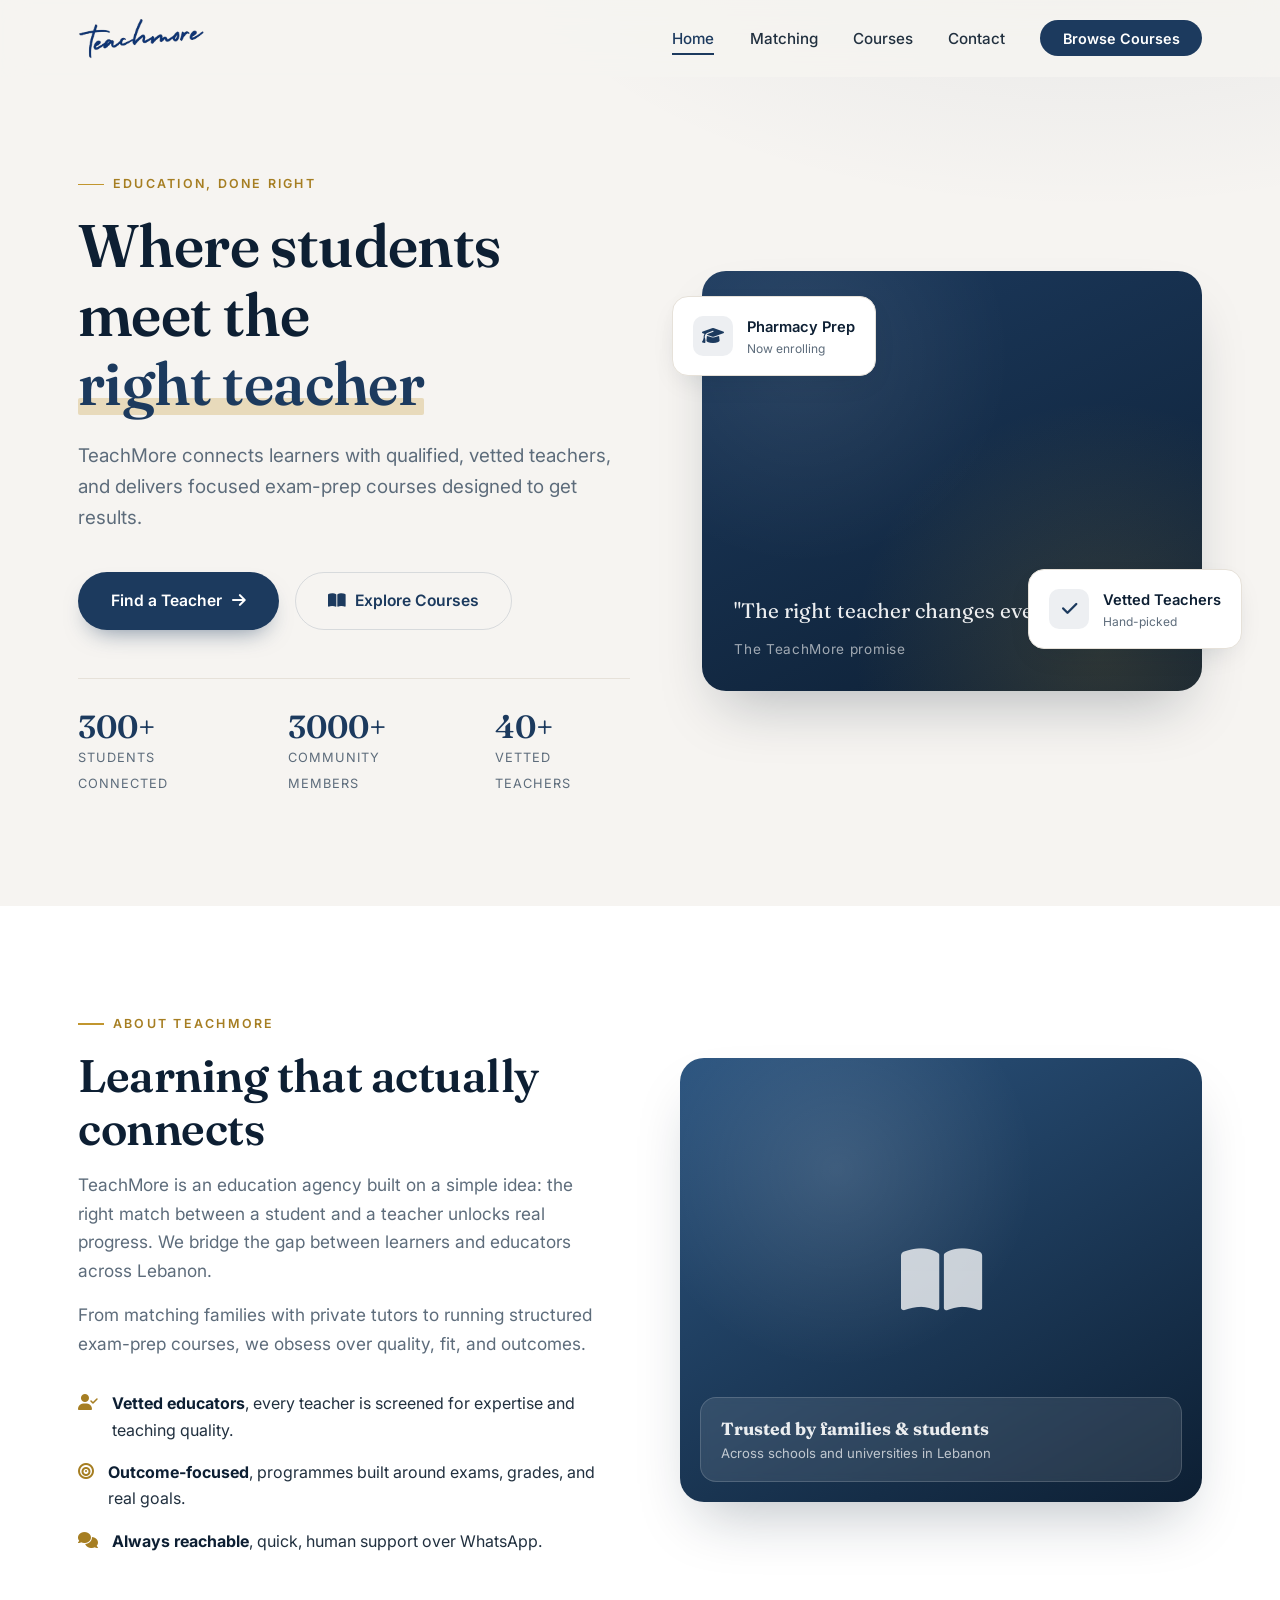
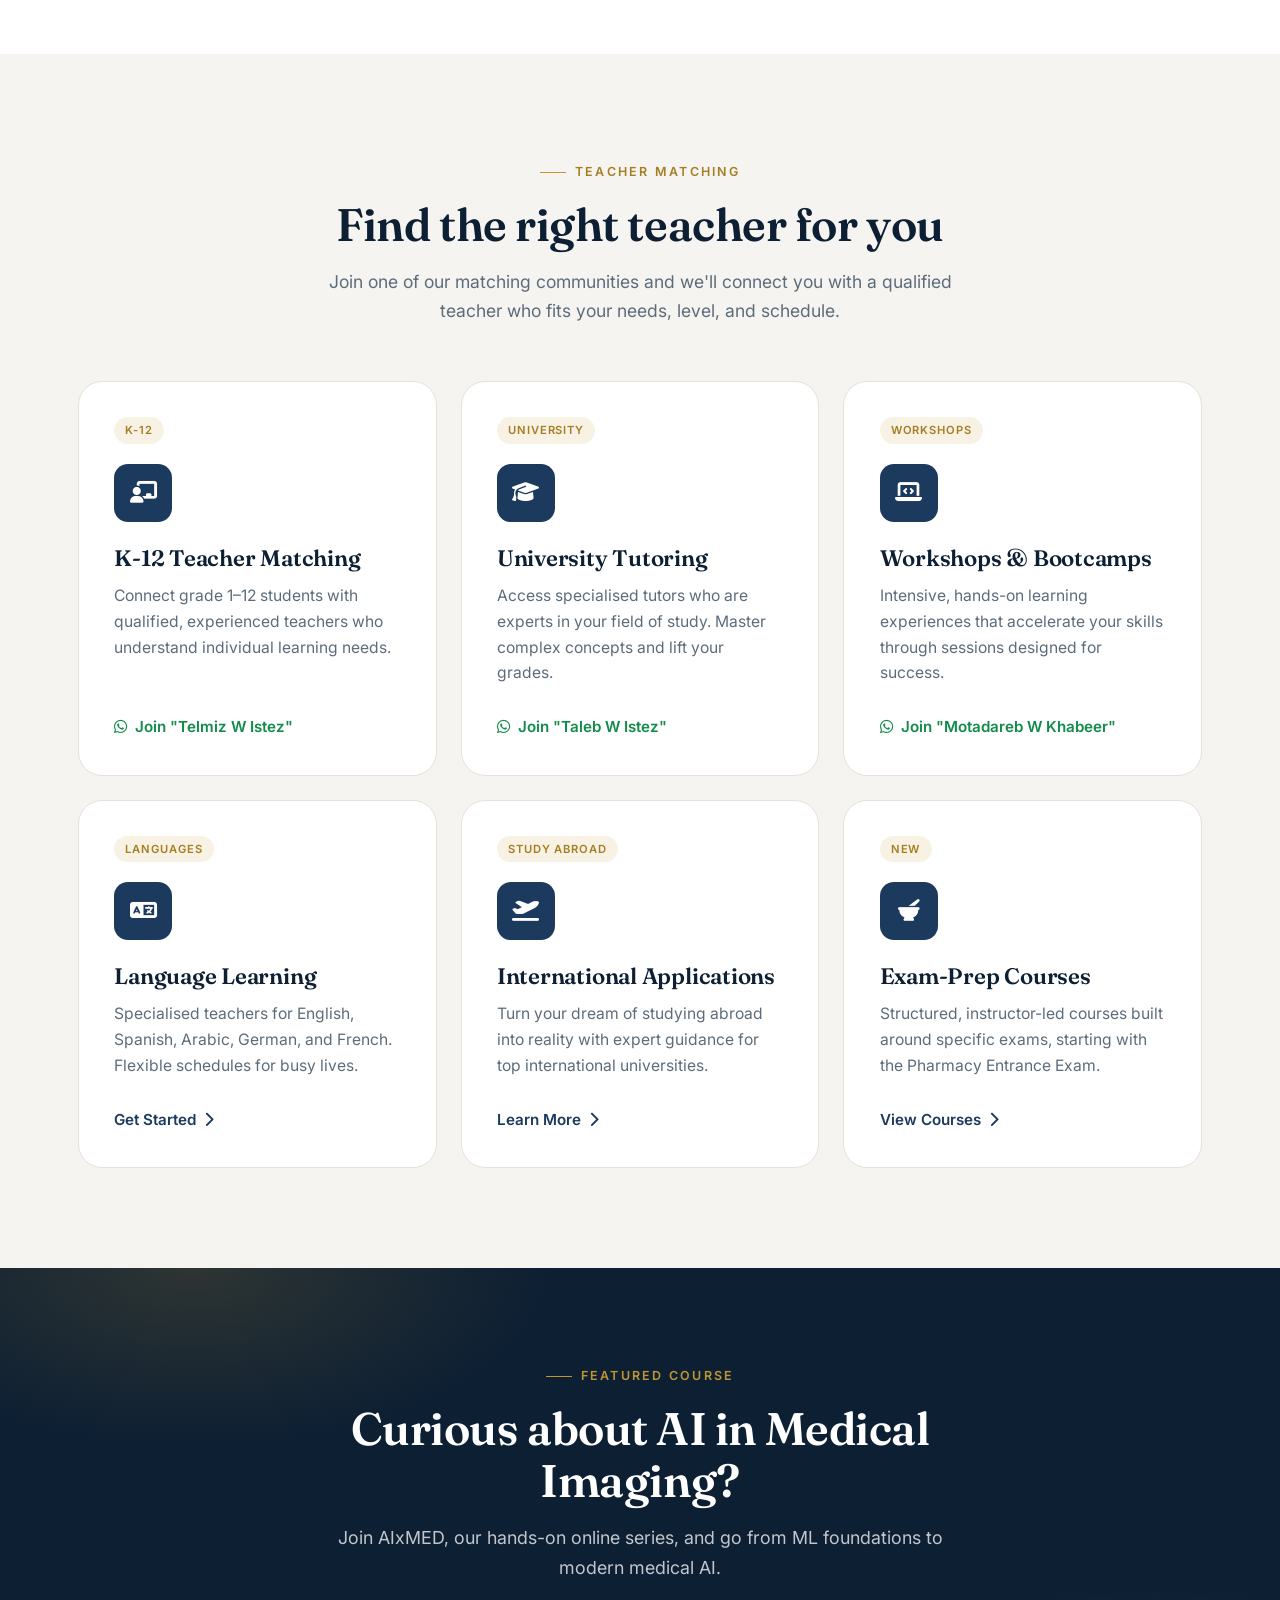
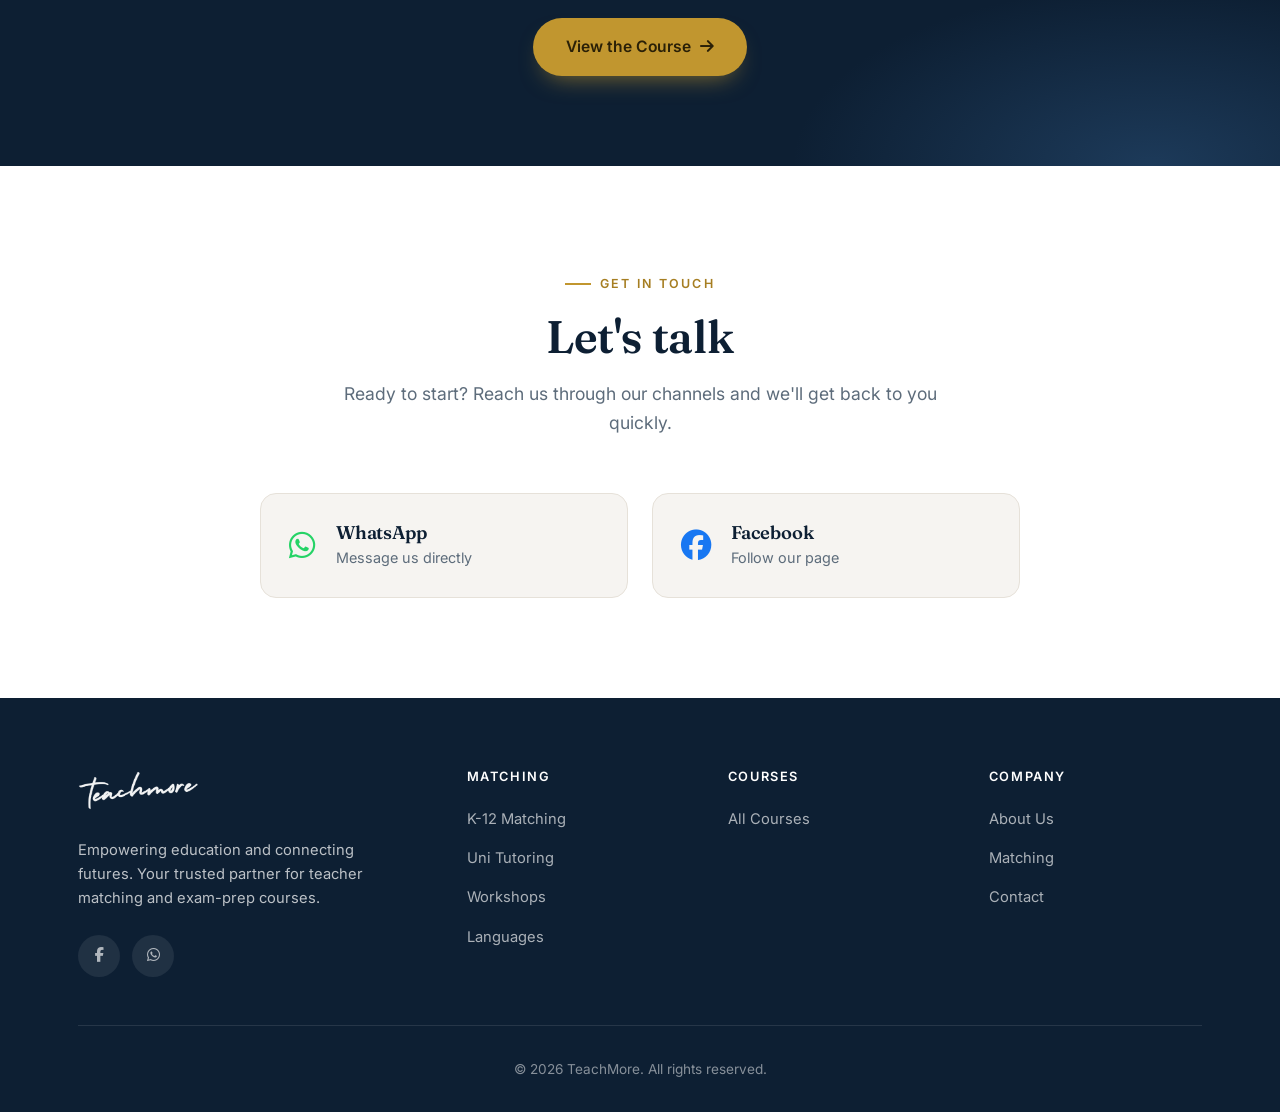
==== commit 2bc657b7: "Add AI in Medical Imaging course; update Pharmacy course - New AIxMED (AI in Medical Imaging) course" ====
--- a/index.html
+++ b/index.html
@@ -215,9 +215,9 @@
     <section class="cta-band">
         <div class="container cta-inner fade-up">
             <span class="eyebrow" style="color: var(--accent); justify-content:center;">Featured Course</span>
-            <h2>Preparing for the Pharmacy Entrance Exam?</h2>
-            <p>Join our focused, instructor-led prep course and walk into the exam ready.</p>
-            <a href="pharmacy-entrance-exam.html" class="btn btn-accent">View the Course <i class="fas fa-arrow-right"></i></a>
+            <h2>Curious about AI in Medical Imaging?</h2>
+            <p>Join AIxMED, our hands-on online series, and go from ML foundations to modern medical AI.</p>
+            <a href="ai-medical-imaging.html" class="btn btn-accent">View the Course <i class="fas fa-arrow-right"></i></a>
         </div>
     </section>
 
@@ -277,7 +277,6 @@
                     <h4>Courses</h4>
                     <ul>
                         <li><a href="courses.html">All Courses</a></li>
-                        <li><a href="pharmacy-entrance-exam.html">Pharmacy Entrance Exam</a></li>
                     </ul>
                 </div>
                 <div class="footer-section">
--- a/style.css
+++ b/style.css
@@ -786,6 +786,7 @@
     overflow: hidden;
 }
 .course-hero-media > i { font-size: 5rem; opacity: 0.85; }
+.course-hero-media > img { width: 100%; height: 100%; object-fit: cover; display: block; }
 .course-hero-media .cap {
     position: absolute;
     bottom: 22px; left: 22px; right: 22px;
@@ -809,6 +810,9 @@
 /* Overview / description */
 .overview-grid { display: grid; grid-template-columns: 1.4fr 0.9fr; gap: 3.5rem; align-items: start; }
 .overview-grid .prose p { color: var(--text-muted); font-size: 1.05rem; margin-bottom: 1.1rem; }
+.overview-grid .prose h3 { font-size: 1.2rem; margin-bottom: 0.6rem; }
+.overview-grid .prose ul { color: var(--text-muted); font-size: 1.05rem; margin: 0 0 1.1rem 1.2rem; padding-left: 0.6rem; }
+.overview-grid .prose ul li { margin-bottom: 0.45rem; }
 .outcomes {
     background: var(--cream);
     border: 1px solid var(--border);
@@ -912,6 +916,7 @@
     overflow: hidden;
 }
 .instructor-photo i { font-size: 3.5rem; opacity: 0.9; }
+.instructor-photo img { width: 100%; height: 100%; object-fit: cover; display: block; }
 .instructor-info h3 { color: var(--ink-deep); margin-bottom: 0.3rem; }
 .instructor-info .role { color: var(--accent-dark); font-weight: 600; font-size: 0.95rem; margin-bottom: 1rem; }
 .instructor-info p { color: var(--text-muted); margin-bottom: 1rem; }
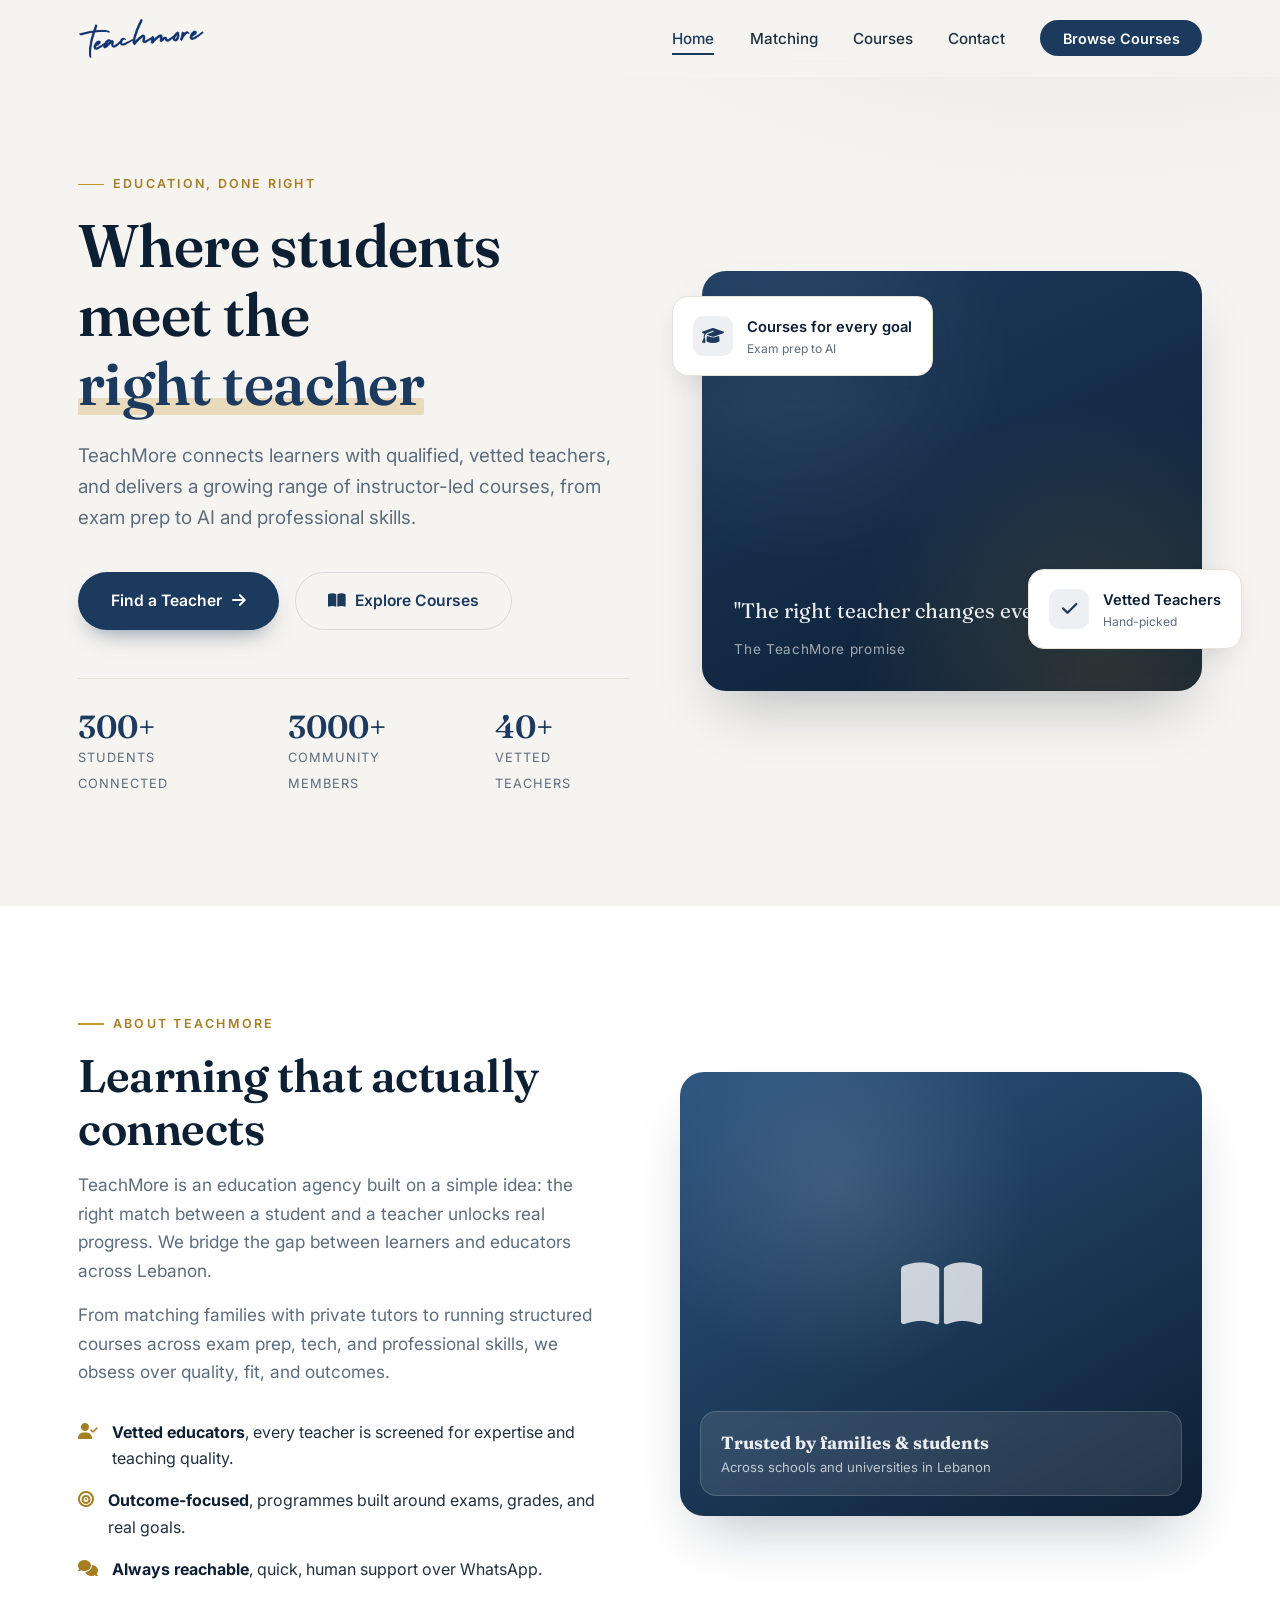
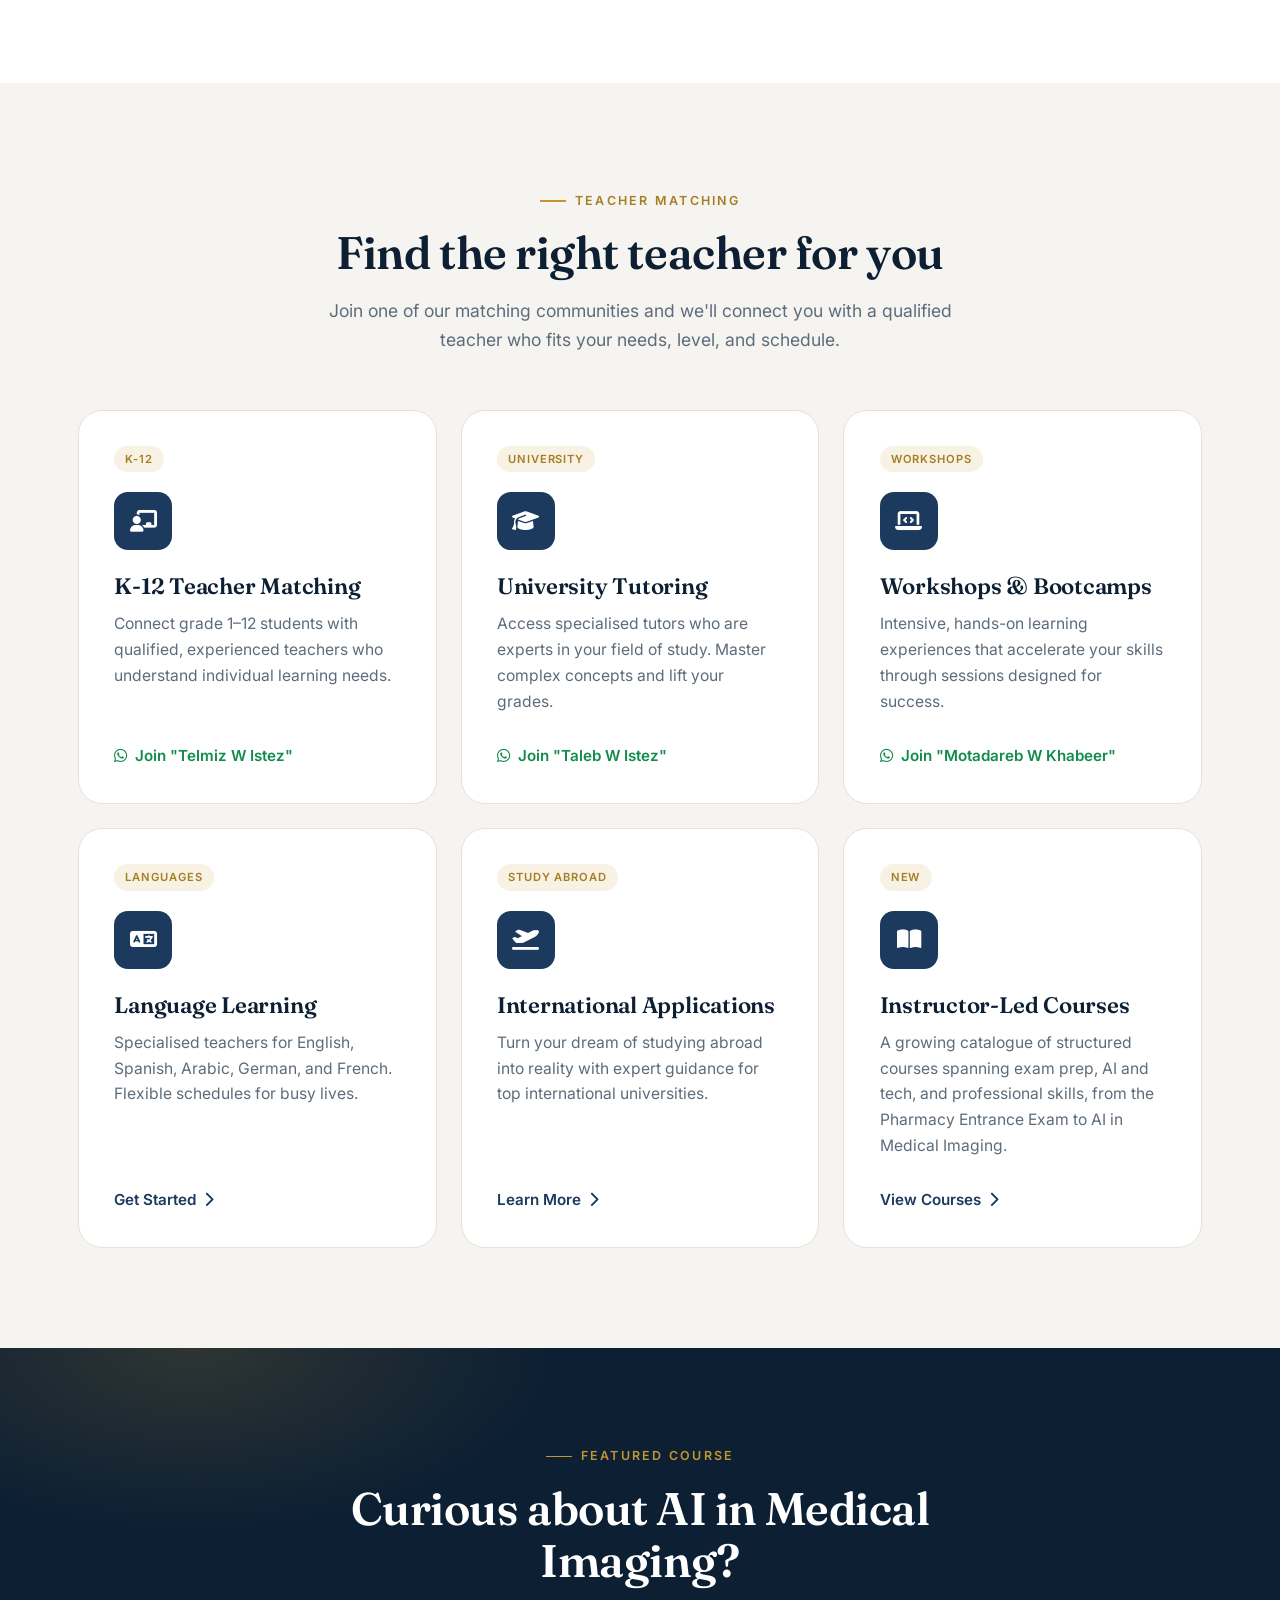
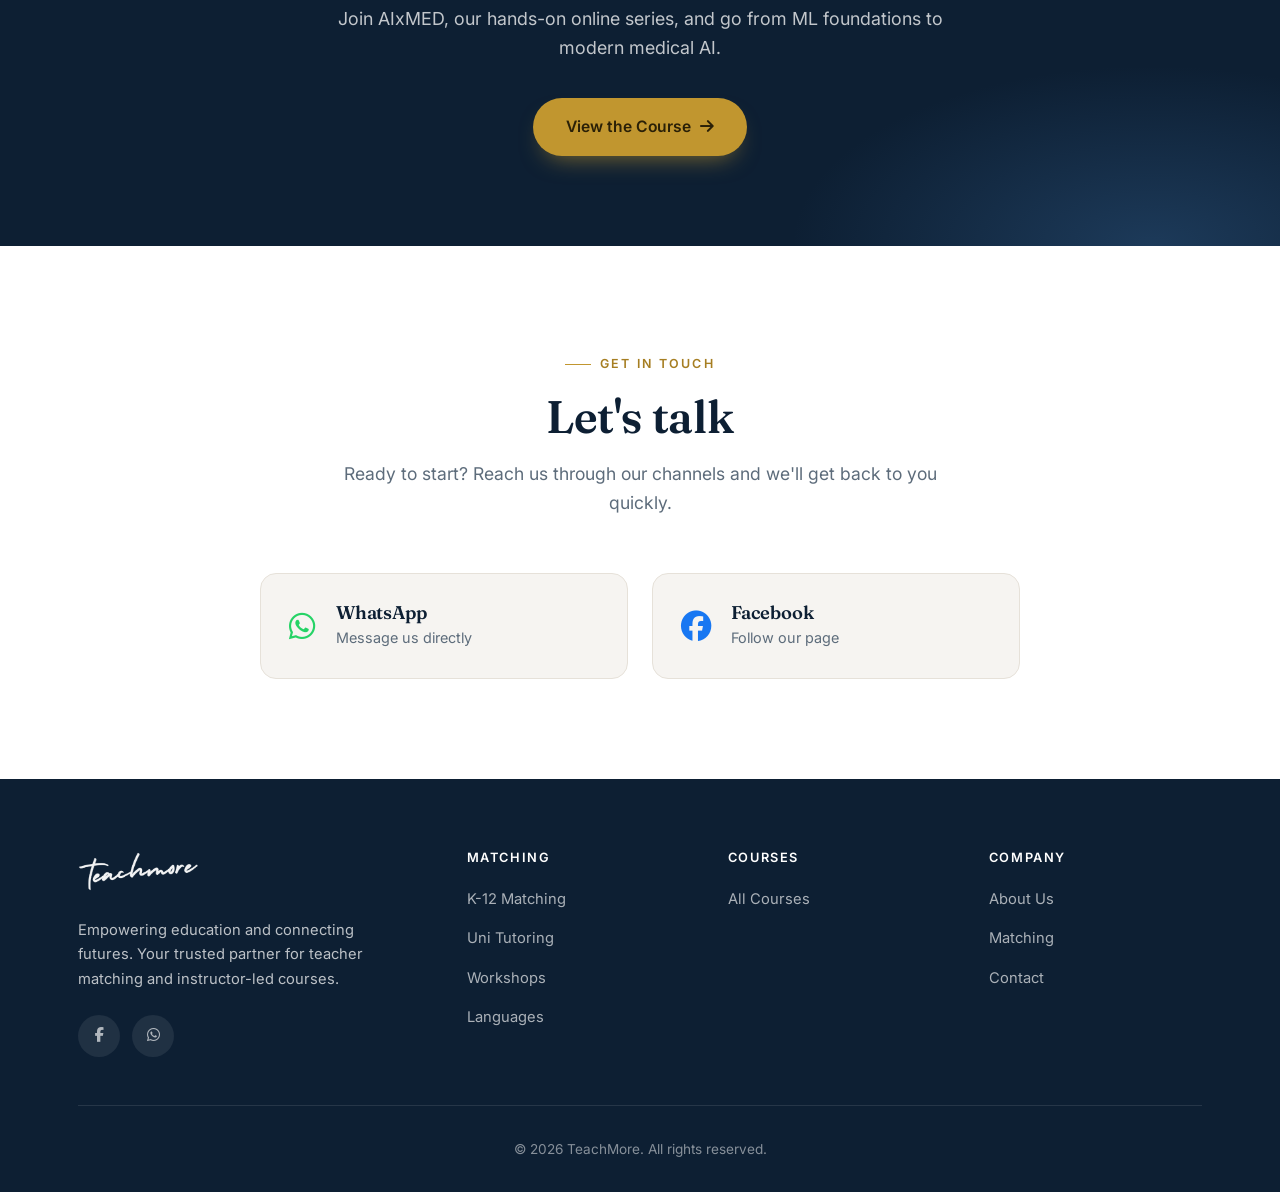
==== commit 9153b1ce: "Reframe homepage around full course spectrum; update social tags" ====
--- a/index.html
+++ b/index.html
@@ -5,23 +5,31 @@
     <meta charset="UTF-8">
     <meta name="viewport" content="width=device-width, initial-scale=1.0">
 
-    <title>TeachMore, Teacher Matching & Exam Prep Courses in Lebanon</title>
-    <meta name="title" content="TeachMore, Teacher Matching & Exam Prep Courses in Lebanon">
+    <title>TeachMore, Teacher Matching & Courses in Lebanon</title>
+    <meta name="title" content="TeachMore, Teacher Matching & Courses in Lebanon">
     <meta name="description"
-        content="TeachMore connects students with qualified teachers and offers focused exam-prep courses, including the Pharmacy Entrance Exam. Find your teacher or enrol in a course today.">
+        content="TeachMore connects students with qualified teachers and offers a growing range of instructor-led courses, from exam prep to AI, tech, and professional skills. Find your teacher or enrol in a course today.">
     <meta name="keywords"
-        content="teacher matching, tutoring Lebanon, pharmacy entrance exam, exam prep, K-12 tutoring, university tutoring, TeachMore">
+        content="teacher matching, tutoring Lebanon, online courses, exam prep, pharmacy entrance exam, AI courses, skills training, K-12 tutoring, university tutoring, TeachMore">
     <meta name="author" content="TeachMore">
     <meta name="robots" content="index, follow">
 
     <!-- Open Graph -->
     <meta property="og:type" content="website">
     <meta property="og:url" content="https://teachmorelb.github.io/">
-    <meta property="og:title" content="TeachMore, Teacher Matching & Exam Prep Courses">
+    <meta property="og:title" content="TeachMore, Teacher Matching & Courses in Lebanon">
     <meta property="og:description"
-        content="Connecting students with qualified teachers and focused exam-prep courses across Lebanon.">
+        content="Connecting students with qualified teachers and a growing range of instructor-led courses, from exam prep to AI and professional skills, across Lebanon.">
     <meta property="og:image" content="https://teachmorelb.github.io/assets/logo.png">
+    <meta property="og:image:alt" content="TeachMore">
     <meta property="og:site_name" content="TeachMore">
+
+    <!-- Twitter -->
+    <meta name="twitter:card" content="summary">
+    <meta name="twitter:title" content="TeachMore, Teacher Matching & Courses in Lebanon">
+    <meta name="twitter:description"
+        content="Connecting students with qualified teachers and a growing range of instructor-led courses, from exam prep to AI and professional skills, across Lebanon.">
+    <meta name="twitter:image" content="https://teachmorelb.github.io/assets/logo.png">
 
     <link rel="canonical" href="https://teachmorelb.github.io/">
     <link rel="icon" type="image/png" href="assets/favicon.png">
@@ -63,8 +71,8 @@
             <div class="hero-text fade-up">
                 <span class="eyebrow">Education, done right</span>
                 <h1 class="hero-title">Where students meet the <span class="u">right teacher</span></h1>
-                <p class="hero-subtitle">TeachMore connects learners with qualified, vetted teachers, and delivers
-                    focused exam-prep courses designed to get results.</p>
+                <p class="hero-subtitle">TeachMore connects learners with qualified, vetted teachers, and delivers a
+                    growing range of instructor-led courses, from exam prep to AI and professional skills.</p>
                 <div class="hero-buttons">
                     <a href="#matching" class="btn btn-primary">Find a Teacher <i class="fas fa-arrow-right"></i></a>
                     <a href="courses.html" class="btn btn-secondary"><i class="fas fa-book-open"></i> Explore Courses</a>
@@ -92,7 +100,7 @@
                 </div>
                 <div class="floating-card fc-1">
                     <i class="fas fa-graduation-cap"></i>
-                    <div><b>Pharmacy Prep</b><small>Now enrolling</small></div>
+                    <div><b>Courses for every goal</b><small>Exam prep to AI</small></div>
                 </div>
                 <div class="floating-card fc-2">
                     <i class="fas fa-check"></i>
@@ -110,8 +118,8 @@
                 <h2>Learning that actually connects</h2>
                 <p>TeachMore is an education agency built on a simple idea: the right match between a student and a
                     teacher unlocks real progress. We bridge the gap between learners and educators across Lebanon.</p>
-                <p>From matching families with private tutors to running structured exam-prep courses, we obsess over
-                    quality, fit, and outcomes.</p>
+                <p>From matching families with private tutors to running structured courses across exam prep, tech,
+                    and professional skills, we obsess over quality, fit, and outcomes.</p>
                 <div class="about-values">
                     <div class="v"><i class="fas fa-user-check"></i>
                         <div><b>Vetted educators</b>, every teacher is screened for expertise and teaching quality.</div>
@@ -201,10 +209,10 @@
 
                 <div class="service-item fade-up">
                     <span class="tag">New</span>
-                    <div class="service-icon"><i class="fas fa-mortar-pestle"></i></div>
-                    <h3>Exam-Prep Courses</h3>
-                    <p>Structured, instructor-led courses built around specific exams, starting with the Pharmacy
-                        Entrance Exam.</p>
+                    <div class="service-icon"><i class="fas fa-book-open"></i></div>
+                    <h3>Instructor-Led Courses</h3>
+                    <p>A growing catalogue of structured courses spanning exam prep, AI and tech, and professional
+                        skills, from the Pharmacy Entrance Exam to AI in Medical Imaging.</p>
                     <a href="courses.html" class="service-link">View Courses <i class="fas fa-chevron-right"></i></a>
                 </div>
             </div>
@@ -256,7 +264,7 @@
                 <div class="footer-brand footer-section">
                     <img src="assets/logo.png" alt="TeachMore">
                     <p class="footer-description">Empowering education and connecting futures. Your trusted partner for
-                        teacher matching and exam-prep courses.</p>
+                        teacher matching and instructor-led courses.</p>
                     <div class="social-links">
                         <a href="https://www.facebook.com/profile.php?id=61578971036355" target="_blank" rel="noopener"
                             aria-label="Facebook"><i class="fab fa-facebook-f"></i></a>
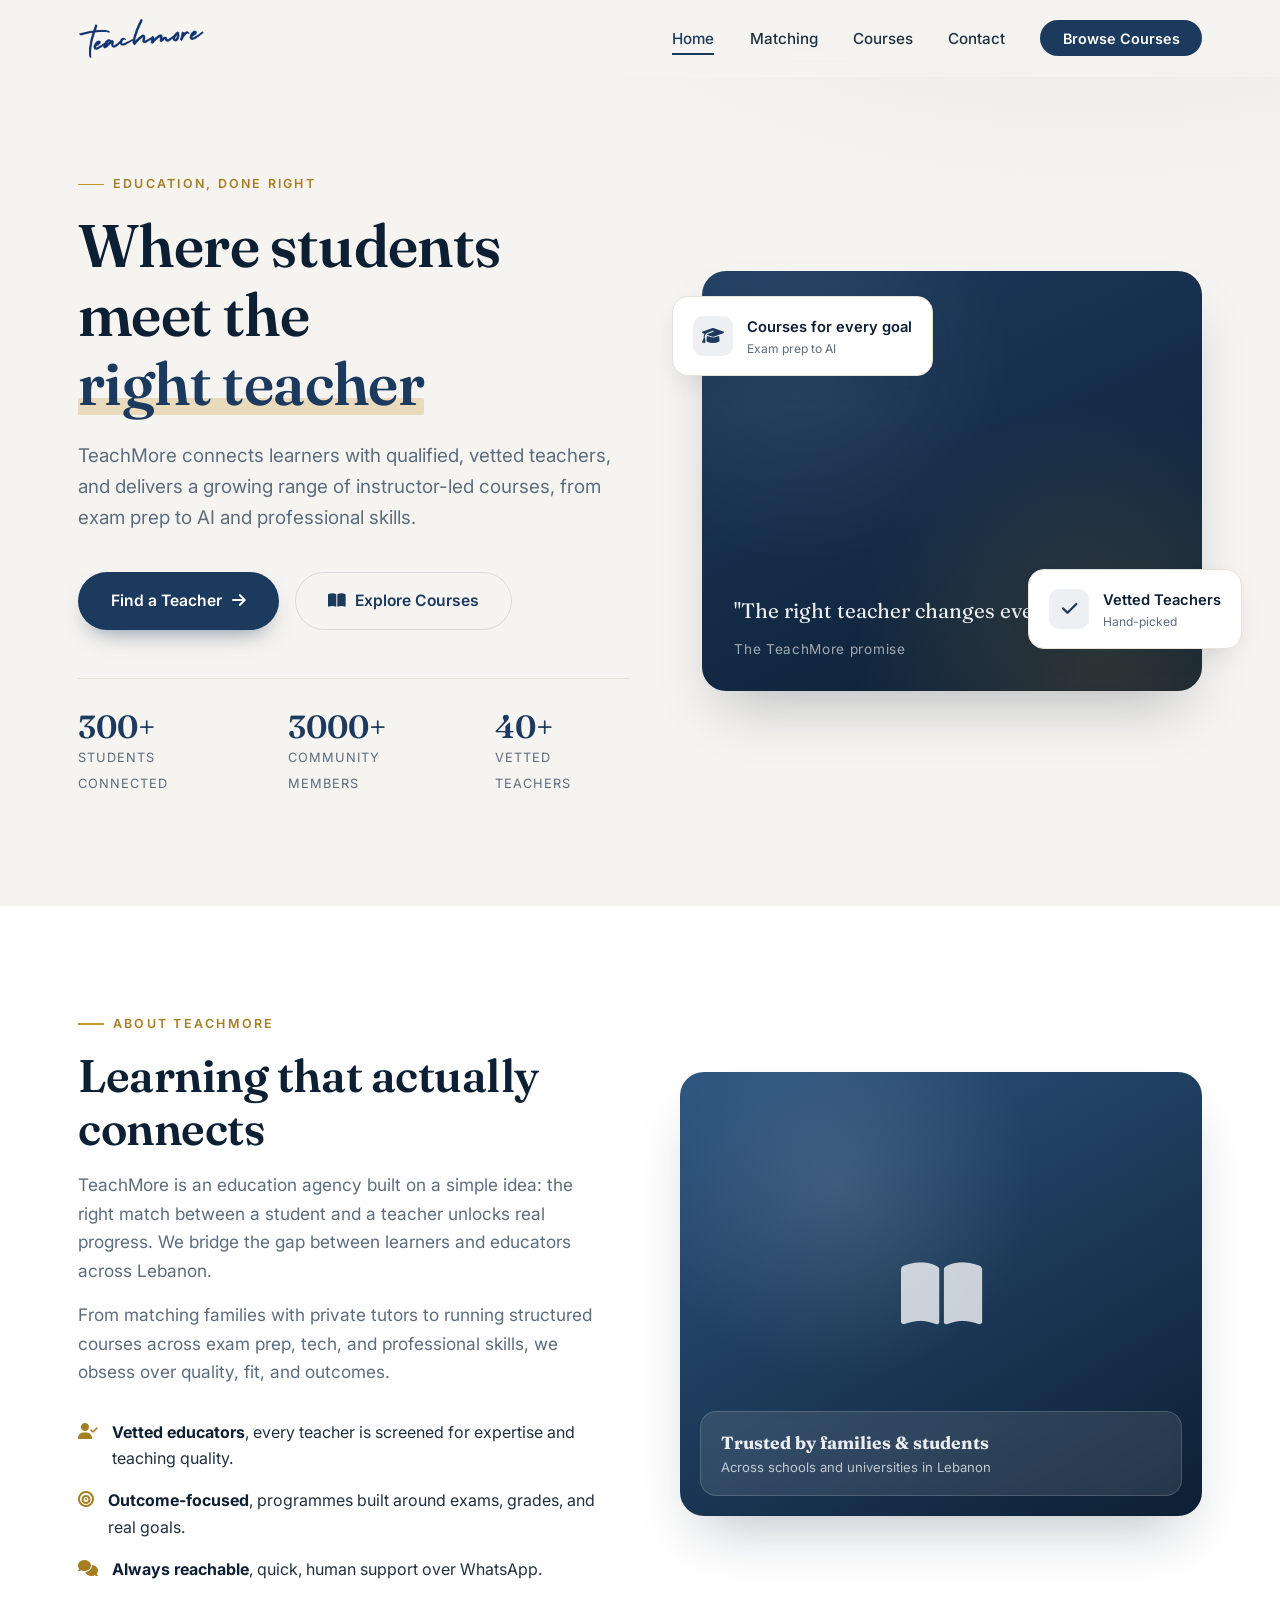
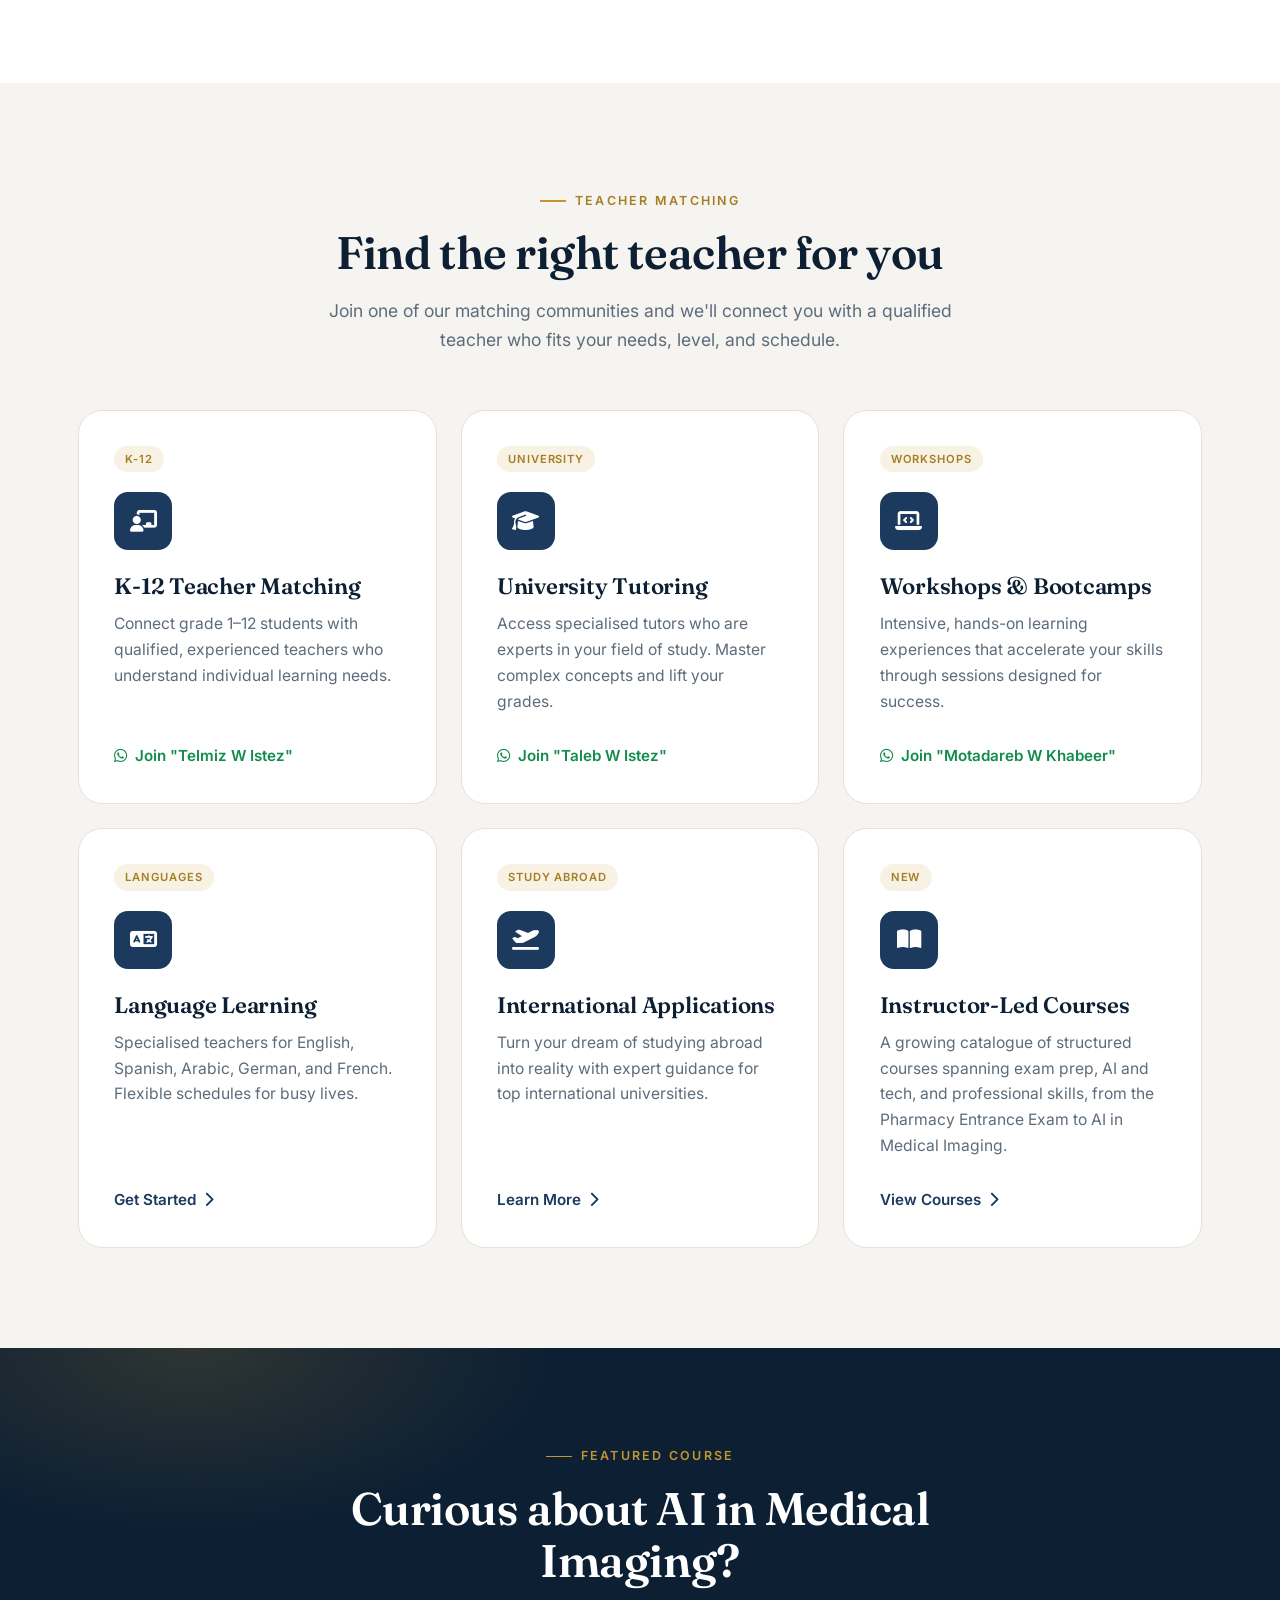
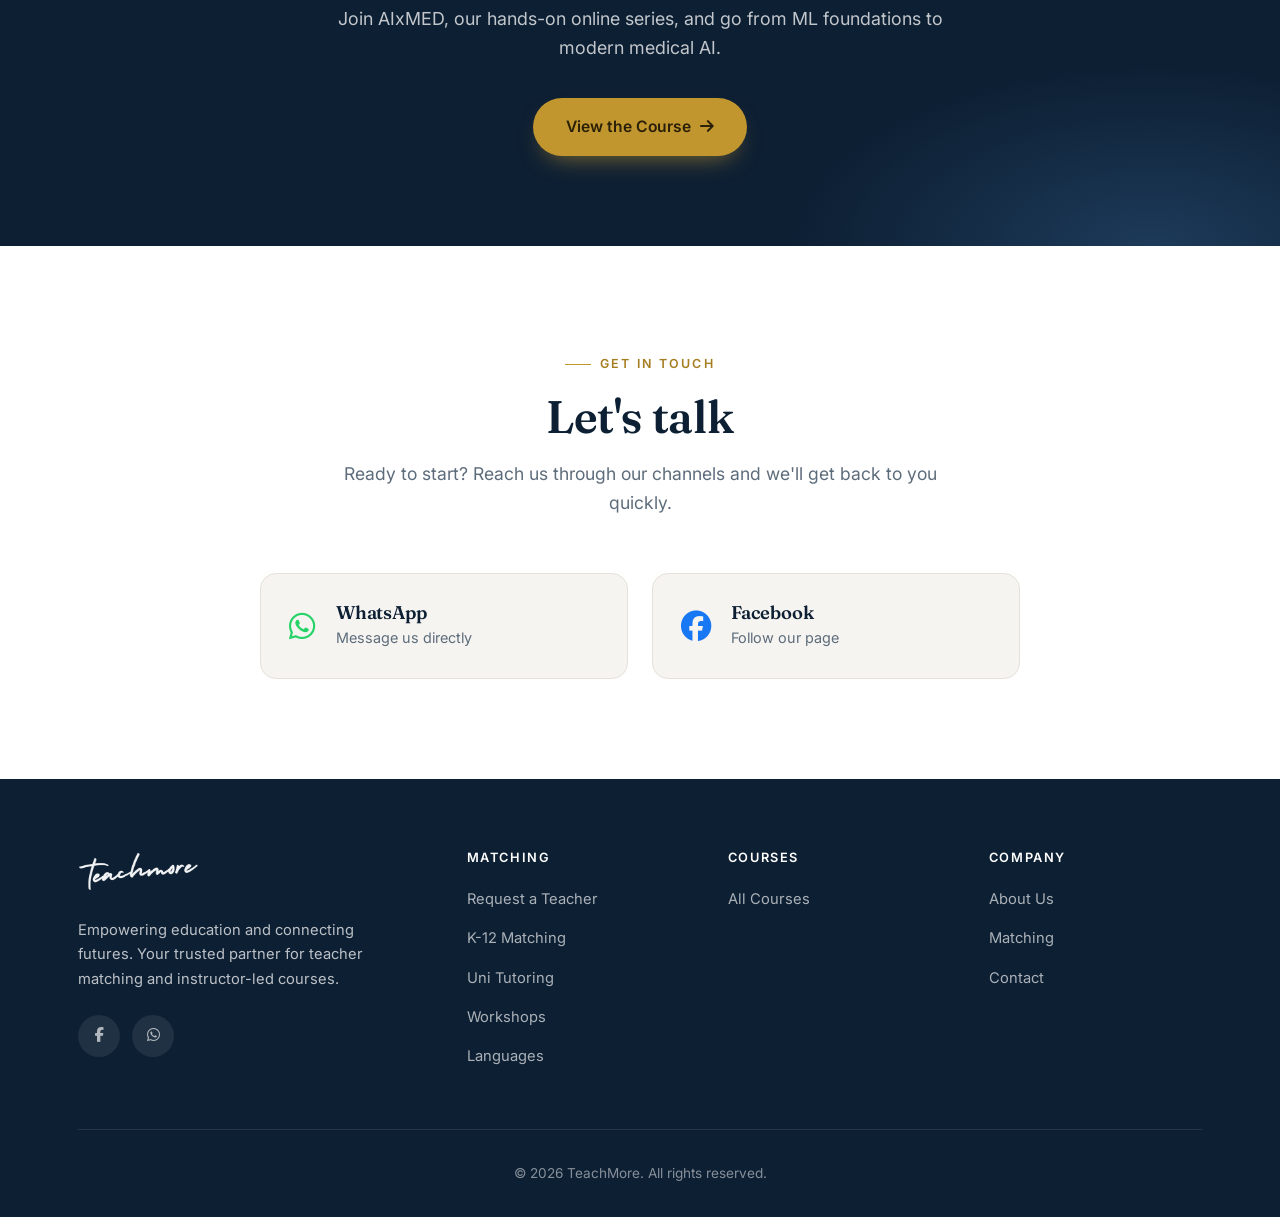
==== commit cc1c54c7: "Add student and teacher request page with sheet logging and WhatsApp message" ====
--- a/index.html
+++ b/index.html
@@ -275,6 +275,7 @@
                 <div class="footer-section">
                     <h4>Matching</h4>
                     <ul>
+                        <li><a href="studentandteacher.html">Request a Teacher</a></li>
                         <li><a href="https://chat.whatsapp.com/KwsKKcNXwqX7M5Out2ARgs" target="_blank" rel="noopener">K-12 Matching</a></li>
                         <li><a href="https://chat.whatsapp.com/IwwgOROMS3v5KWUKy29mbH" target="_blank" rel="noopener">Uni Tutoring</a></li>
                         <li><a href="https://chat.whatsapp.com/Fd8hXQdgwLoE1ZRHeR8HTT" target="_blank" rel="noopener">Workshops</a></li>
--- a/style.css
+++ b/style.css
@@ -1041,6 +1041,65 @@
 .form-row { display: grid; grid-template-columns: 1fr 1fr; gap: 1.15rem; }
 .form-card .btn { width: 100%; justify-content: center; margin-top: 0.5rem; }
 .form-note { font-size: 0.8rem; color: var(--text-muted); text-align: center; margin-top: 1rem; }
+
+/* Locked "Referred by" field (arrived via referral link) */
+.form-field input.is-locked {
+    background: var(--cream-2);
+    color: var(--ink-deep);
+    font-weight: 600;
+    cursor: default;
+}
+
+/* ============================ Enrolment success + referral ============================ */
+.enroll-success { text-align: center; }
+.enroll-success .success-icon {
+    width: 68px; height: 68px; margin: 0 auto 1.1rem;
+    display: grid; place-items: center;
+    border-radius: var(--radius-full);
+    background: rgba(193, 150, 47, 0.12);
+    color: var(--accent-dark);
+    font-size: 2rem;
+}
+.enroll-success h3 { color: var(--ink-deep); margin-bottom: 0.5rem; }
+.enroll-success .sub { color: var(--text-muted); font-size: 0.95rem; margin-bottom: 1.75rem; }
+
+.referral-callout {
+    text-align: left;
+    background: var(--cream);
+    border: 1px solid var(--border);
+    border-radius: var(--radius-md);
+    padding: 1.35rem;
+}
+.referral-callout p { color: var(--text); font-size: 0.95rem; margin-bottom: 1rem; }
+.referral-callout p i { color: var(--accent-dark); margin-right: 0.35rem; }
+
+.referral-box { display: flex; gap: 0.6rem; align-items: stretch; }
+.referral-link {
+    flex: 1; min-width: 0;
+    border: 1px solid var(--border);
+    border-radius: var(--radius-sm);
+    padding: 0.7rem 0.85rem;
+    font-size: 0.9rem;
+    color: var(--ink-deep);
+    background: var(--white);
+}
+.copy-btn {
+    display: inline-flex; align-items: center; gap: 0.4rem;
+    white-space: nowrap;
+    border: none; cursor: pointer;
+    border-radius: var(--radius-sm);
+    padding: 0.7rem 1rem;
+    font-size: 0.9rem; font-weight: 600;
+    background: var(--ink); color: var(--white);
+    transition: var(--transition);
+}
+.copy-btn:hover { background: var(--ink-dark); }
+.copy-btn.copied { background: var(--accent-dark); }
+
+@media (max-width: 520px) {
+    .referral-box { flex-direction: column; }
+    .copy-btn { justify-content: center; }
+}
 
 /* ============================ Animations ============================ */
 .fade-up {
@@ -1106,3 +1165,21 @@
     .service-item, .form-card, .instructor-card { padding: 1.75rem; }
     .module-body ul { padding-left: 1.6rem; }
 }
+
+/* ============================ Arabic (RTL) pages ============================ */
+.rtl,
+.rtl h1, .rtl h2, .rtl h3, .rtl h4,
+.rtl .eyebrow, .rtl .btn,
+.rtl .form-field input,
+.rtl .form-field textarea,
+.rtl .form-field select {
+    font-family: 'Tajawal', 'Inter', sans-serif;
+}
+.rtl .eyebrow { letter-spacing: 0; }
+.rtl .form-field input[dir="ltr"] { text-align: right; }
+.rtl .channel-btn { margin-top: 0.5rem; }
+.form-error {
+    color: #b3261e;
+    font-size: 0.88rem;
+    margin-bottom: 0.75rem;
+}
